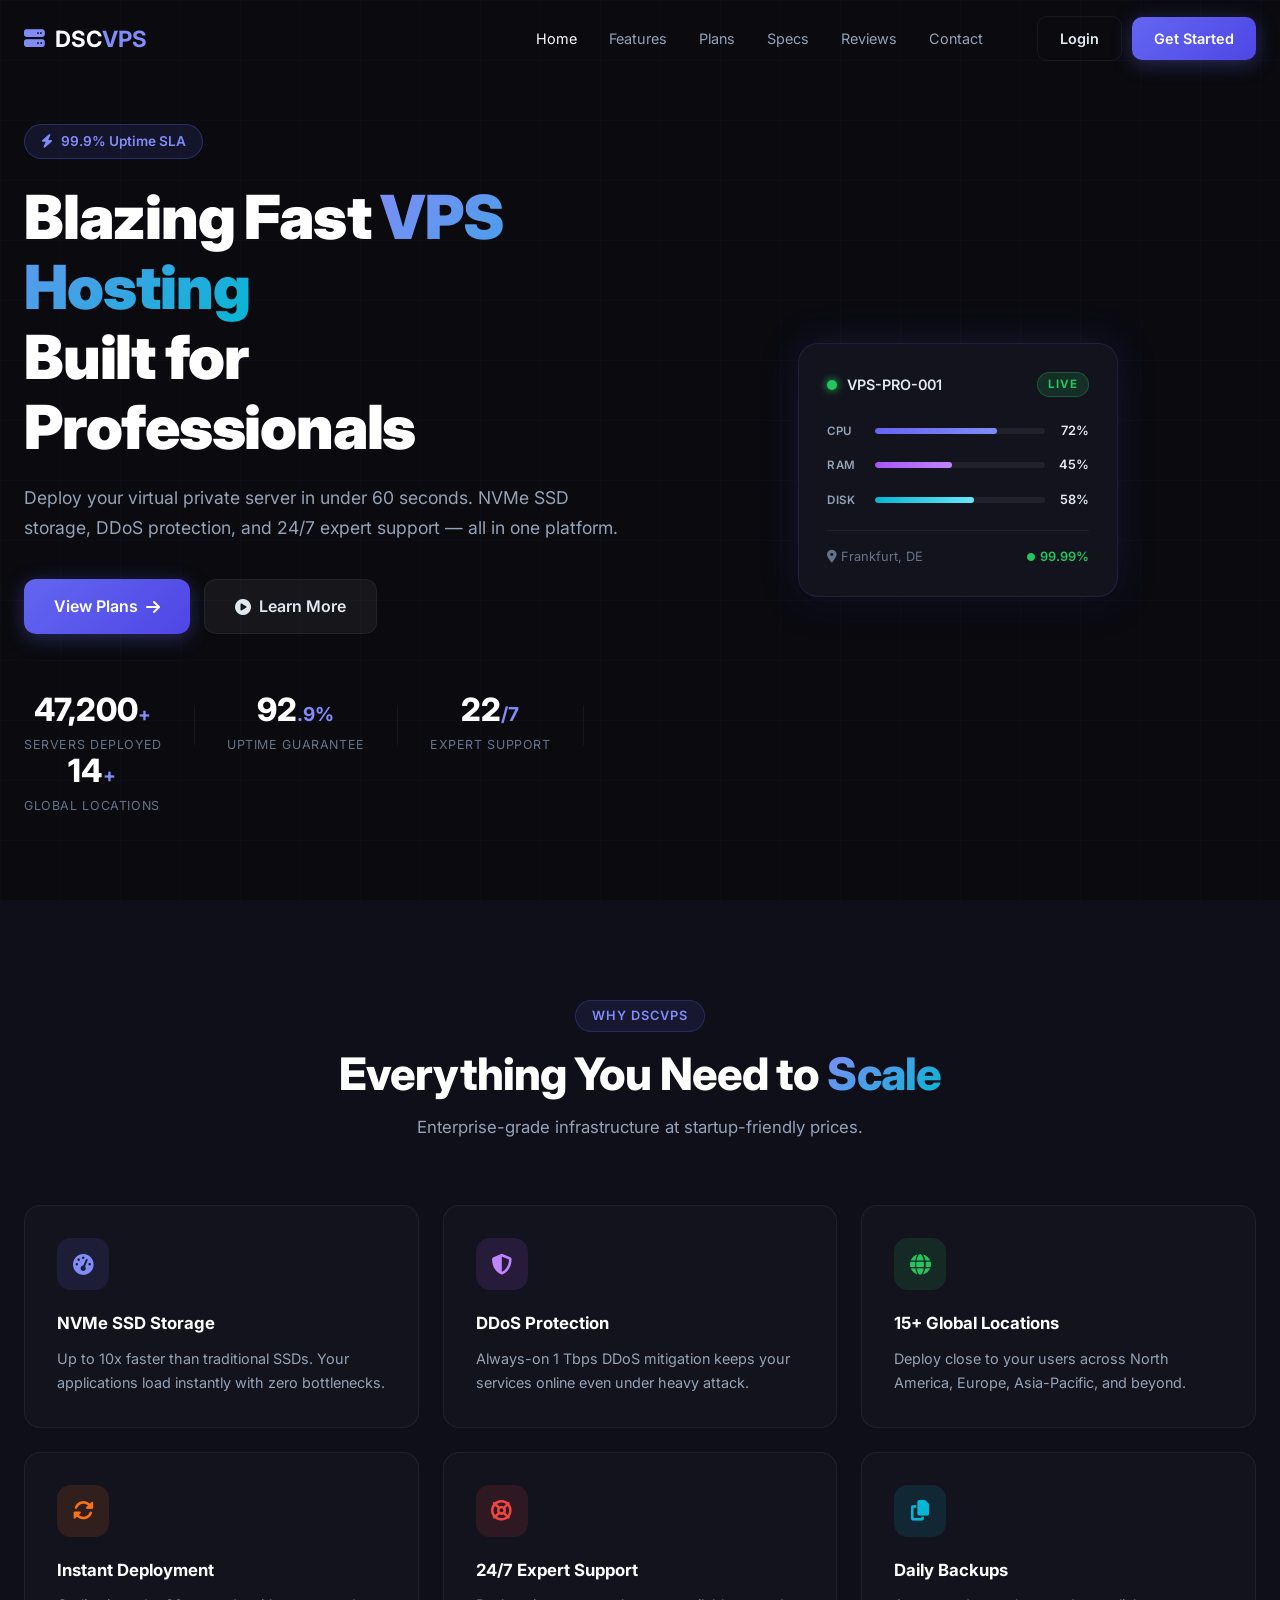
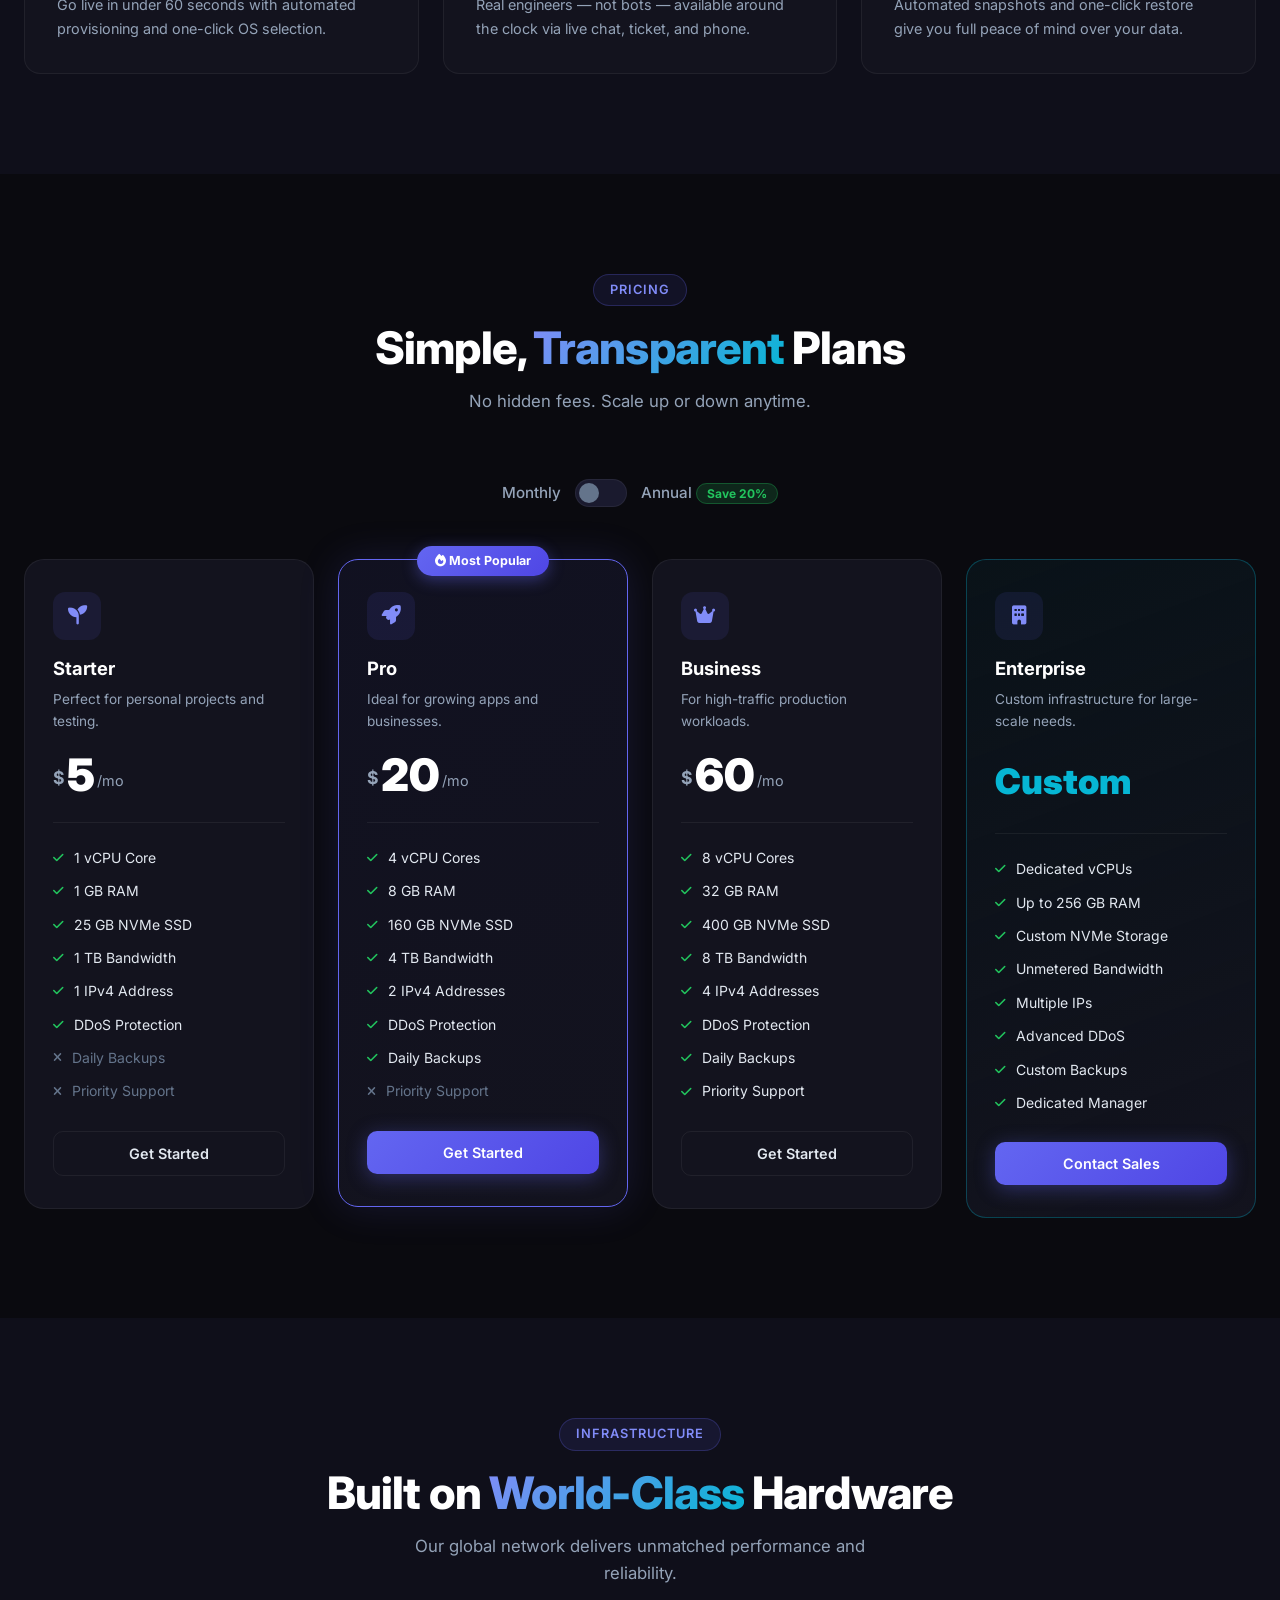
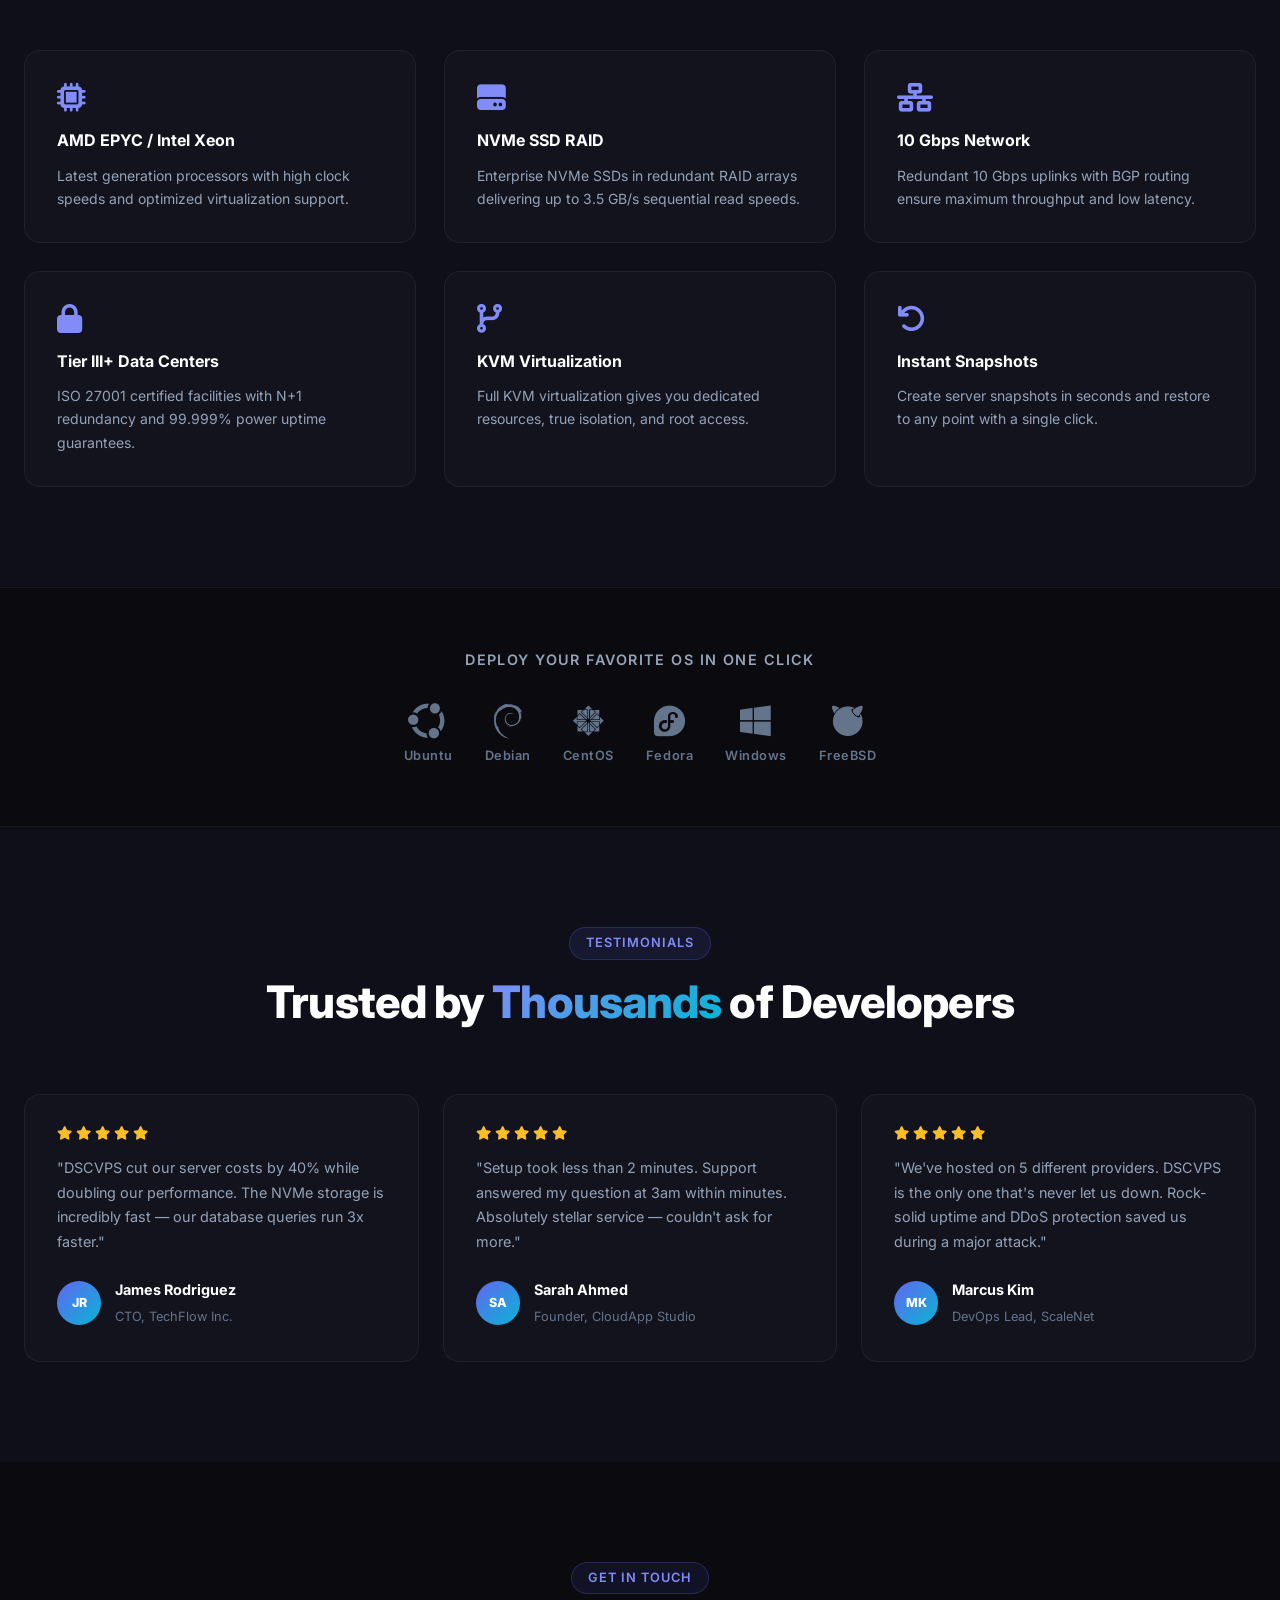
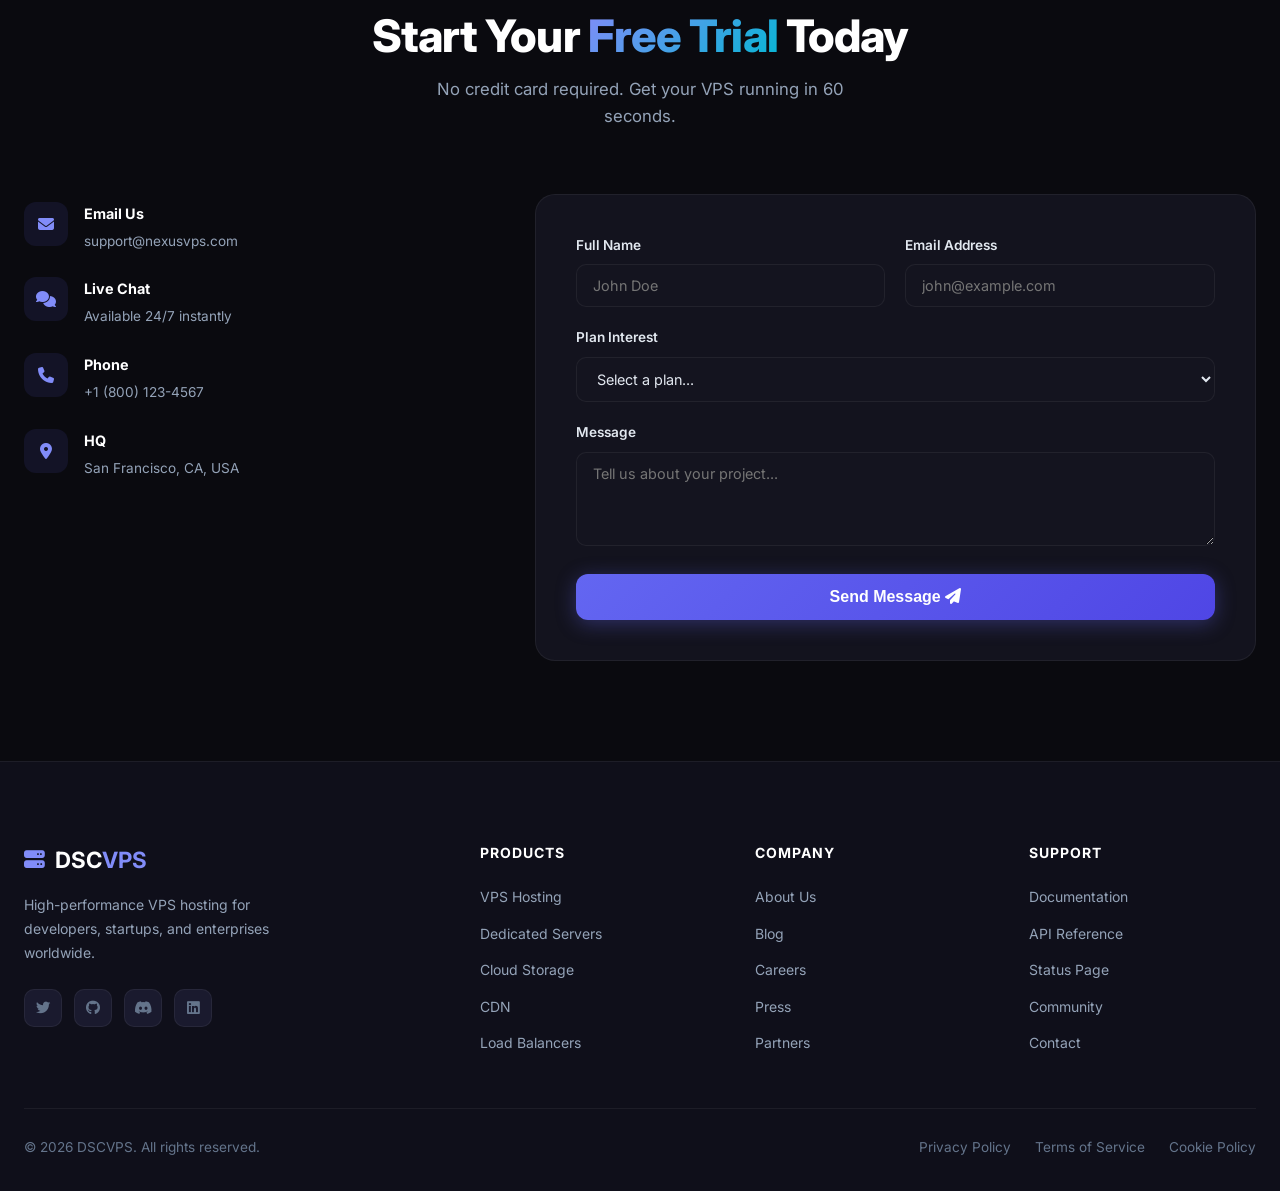
==== index.html @ 44485000 "Add files via upload" ====
<!DOCTYPE html>
<html lang="en">
<head>
  <meta charset="UTF-8" />
  <meta name="viewport" content="width=device-width, initial-scale=1.0" />
  <title>DSCVPS - High Performance VPS Hosting</title>
  <link rel="stylesheet" href="style.css" />
  <link href="https://fonts.googleapis.com/css2?family=Inter:wght@300;400;500;600;700;800;900&display=swap" rel="stylesheet" />
  <link rel="stylesheet" href="https://cdnjs.cloudflare.com/ajax/libs/font-awesome/6.5.0/css/all.min.css" />
</head>
<body>

  <!-- NAV -->
  <nav class="navbar" id="navbar">
    <div class="nav-container">
      <div class="nav-logo">
        <i class="fas fa-server"></i>
        <span>DSC<b>VPS</b></span>
      </div>
      <ul class="nav-links" id="navLinks">
        <li><a href="#home">Home</a></li>
        <li><a href="#features">Features</a></li>
        <li><a href="#plans">Plans</a></li>
        <li><a href="#specs">Specs</a></li>
        <li><a href="#testimonials">Reviews</a></li>
        <li><a href="#contact">Contact</a></li>
      </ul>
      <div class="nav-cta">
        <a href="login.html" class="btn btn-outline">Login</a>
        <a href="join.html" class="btn btn-primary">Get Started</a>
      </div>
      <button class="hamburger" id="hamburger" aria-label="Menu">
        <span></span><span></span><span></span>
      </button>
    </div>
  </nav>

  <!-- HERO -->
  <section class="hero" id="home">
    <div class="hero-bg">
      <div class="grid-overlay"></div>
      <div class="particles" id="particles"></div>
    </div>
    <div class="hero-content">
      <div class="badge"><i class="fas fa-bolt"></i> 99.9% Uptime SLA</div>
      <h1>Blazing Fast <span class="gradient-text">VPS Hosting</span><br />Built for Professionals</h1>
      <p>Deploy your virtual private server in under 60 seconds. NVMe SSD storage, DDoS protection, and 24/7 expert support — all in one platform.</p>
      <div class="hero-actions">
        <a href="#plans" class="btn btn-primary btn-lg">View Plans <i class="fas fa-arrow-right"></i></a>
        <a href="#features" class="btn btn-ghost btn-lg"><i class="fas fa-play-circle"></i> Learn More</a>
      </div>
      <div class="hero-stats">
        <div class="stat"><span class="stat-num" data-target="50000">0</span><span>+</span><p>Servers Deployed</p></div>
        <div class="stat-divider"></div>
        <div class="stat"><span class="stat-num" data-target="99">0</span><span>.9%</span><p>Uptime Guarantee</p></div>
        <div class="stat-divider"></div>
        <div class="stat"><span class="stat-num" data-target="24">0</span><span>/7</span><p>Expert Support</p></div>
        <div class="stat-divider"></div>
        <div class="stat"><span class="stat-num" data-target="15">0</span><span>+</span><p>Global Locations</p></div>
      </div>
    </div>
    <div class="hero-visual">
      <div class="server-card floating">
        <div class="server-card-header">
          <span class="status-dot active"></span>
          <span>VPS-PRO-001</span>
          <span class="server-badge">LIVE</span>
        </div>
        <div class="server-metrics">
          <div class="metric">
            <span>CPU</span>
            <div class="bar-wrap"><div class="bar" style="--w:72%"></div></div>
            <span>72%</span>
          </div>
          <div class="metric">
            <span>RAM</span>
            <div class="bar-wrap"><div class="bar ram" style="--w:45%"></div></div>
            <span>45%</span>
          </div>
          <div class="metric">
            <span>DISK</span>
            <div class="bar-wrap"><div class="bar disk" style="--w:58%"></div></div>
            <span>58%</span>
          </div>
        </div>
        <div class="server-footer">
          <span><i class="fas fa-map-marker-alt"></i> Frankfurt, DE</span>
          <span class="uptime-badge"><i class="fas fa-circle"></i> 99.99%</span>
        </div>
      </div>
    </div>
  </section>

  <!-- FEATURES -->
  <section class="features" id="features">
    <div class="container">
      <div class="section-header">
        <div class="section-tag">Why DSCVPS</div>
        <h2>Everything You Need to <span class="gradient-text">Scale</span></h2>
        <p>Enterprise-grade infrastructure at startup-friendly prices.</p>
      </div>
      <div class="features-grid">
        <div class="feature-card" data-aos>
          <div class="feature-icon"><i class="fas fa-tachometer-alt"></i></div>
          <h3>NVMe SSD Storage</h3>
          <p>Up to 10x faster than traditional SSDs. Your applications load instantly with zero bottlenecks.</p>
        </div>
        <div class="feature-card" data-aos>
          <div class="feature-icon purple"><i class="fas fa-shield-alt"></i></div>
          <h3>DDoS Protection</h3>
          <p>Always-on 1 Tbps DDoS mitigation keeps your services online even under heavy attack.</p>
        </div>
        <div class="feature-card" data-aos>
          <div class="feature-icon green"><i class="fas fa-globe"></i></div>
          <h3>15+ Global Locations</h3>
          <p>Deploy close to your users across North America, Europe, Asia-Pacific, and beyond.</p>
        </div>
        <div class="feature-card" data-aos>
          <div class="feature-icon orange"><i class="fas fa-sync-alt"></i></div>
          <h3>Instant Deployment</h3>
          <p>Go live in under 60 seconds with automated provisioning and one-click OS selection.</p>
        </div>
        <div class="feature-card" data-aos>
          <div class="feature-icon red"><i class="fas fa-life-ring"></i></div>
          <h3>24/7 Expert Support</h3>
          <p>Real engineers — not bots — available around the clock via live chat, ticket, and phone.</p>
        </div>
        <div class="feature-card" data-aos>
          <div class="feature-icon cyan"><i class="fas fa-copy"></i></div>
          <h3>Daily Backups</h3>
          <p>Automated snapshots and one-click restore give you full peace of mind over your data.</p>
        </div>
      </div>
    </div>
  </section>

  <!-- PLANS -->
  <section class="plans" id="plans">
    <div class="container">
      <div class="section-header">
        <div class="section-tag">Pricing</div>
        <h2>Simple, <span class="gradient-text">Transparent</span> Plans</h2>
        <p>No hidden fees. Scale up or down anytime.</p>
      </div>
      <div class="billing-toggle">
        <span>Monthly</span>
        <label class="toggle">
          <input type="checkbox" id="billingToggle" />
          <span class="slider"></span>
        </label>
        <span>Annual <span class="save-badge">Save 20%</span></span>
      </div>
      <div class="plans-grid">

        <div class="plan-card" data-aos>
          <div class="plan-header">
            <div class="plan-icon"><i class="fas fa-seedling"></i></div>
            <h3>Starter</h3>
            <p>Perfect for personal projects and testing.</p>
          </div>
          <div class="plan-price">
            <span class="currency">$</span>
            <span class="amount" data-monthly="5" data-annual="4">5</span>
            <span class="period">/mo</span>
          </div>
          <ul class="plan-features">
            <li><i class="fas fa-check"></i> 1 vCPU Core</li>
            <li><i class="fas fa-check"></i> 1 GB RAM</li>
            <li><i class="fas fa-check"></i> 25 GB NVMe SSD</li>
            <li><i class="fas fa-check"></i> 1 TB Bandwidth</li>
            <li><i class="fas fa-check"></i> 1 IPv4 Address</li>
            <li><i class="fas fa-check"></i> DDoS Protection</li>
            <li class="disabled"><i class="fas fa-times"></i> Daily Backups</li>
            <li class="disabled"><i class="fas fa-times"></i> Priority Support</li>
          </ul>
          <a href="#contact" class="btn btn-outline w-full">Get Started</a>
        </div>

        <div class="plan-card popular" data-aos>
          <div class="popular-badge"><i class="fas fa-fire"></i> Most Popular</div>
          <div class="plan-header">
            <div class="plan-icon"><i class="fas fa-rocket"></i></div>
            <h3>Pro</h3>
            <p>Ideal for growing apps and businesses.</p>
          </div>
          <div class="plan-price">
            <span class="currency">$</span>
            <span class="amount" data-monthly="20" data-annual="16">20</span>
            <span class="period">/mo</span>
          </div>
          <ul class="plan-features">
            <li><i class="fas fa-check"></i> 4 vCPU Cores</li>
            <li><i class="fas fa-check"></i> 8 GB RAM</li>
            <li><i class="fas fa-check"></i> 160 GB NVMe SSD</li>
            <li><i class="fas fa-check"></i> 4 TB Bandwidth</li>
            <li><i class="fas fa-check"></i> 2 IPv4 Addresses</li>
            <li><i class="fas fa-check"></i> DDoS Protection</li>
            <li><i class="fas fa-check"></i> Daily Backups</li>
            <li class="disabled"><i class="fas fa-times"></i> Priority Support</li>
          </ul>
          <a href="#contact" class="btn btn-primary w-full">Get Started</a>
        </div>

        <div class="plan-card" data-aos>
          <div class="plan-header">
            <div class="plan-icon"><i class="fas fa-crown"></i></div>
            <h3>Business</h3>
            <p>For high-traffic production workloads.</p>
          </div>
          <div class="plan-price">
            <span class="currency">$</span>
            <span class="amount" data-monthly="60" data-annual="48">60</span>
            <span class="period">/mo</span>
          </div>
          <ul class="plan-features">
            <li><i class="fas fa-check"></i> 8 vCPU Cores</li>
            <li><i class="fas fa-check"></i> 32 GB RAM</li>
            <li><i class="fas fa-check"></i> 400 GB NVMe SSD</li>
            <li><i class="fas fa-check"></i> 8 TB Bandwidth</li>
            <li><i class="fas fa-check"></i> 4 IPv4 Addresses</li>
            <li><i class="fas fa-check"></i> DDoS Protection</li>
            <li><i class="fas fa-check"></i> Daily Backups</li>
            <li><i class="fas fa-check"></i> Priority Support</li>
          </ul>
          <a href="#contact" class="btn btn-outline w-full">Get Started</a>
        </div>

        <div class="plan-card enterprise" data-aos>
          <div class="plan-header">
            <div class="plan-icon"><i class="fas fa-building"></i></div>
            <h3>Enterprise</h3>
            <p>Custom infrastructure for large-scale needs.</p>
          </div>
          <div class="plan-price enterprise-price">
            <span>Custom</span>
          </div>
          <ul class="plan-features">
            <li><i class="fas fa-check"></i> Dedicated vCPUs</li>
            <li><i class="fas fa-check"></i> Up to 256 GB RAM</li>
            <li><i class="fas fa-check"></i> Custom NVMe Storage</li>
            <li><i class="fas fa-check"></i> Unmetered Bandwidth</li>
            <li><i class="fas fa-check"></i> Multiple IPs</li>
            <li><i class="fas fa-check"></i> Advanced DDoS</li>
            <li><i class="fas fa-check"></i> Custom Backups</li>
            <li><i class="fas fa-check"></i> Dedicated Manager</li>
          </ul>
          <a href="#contact" class="btn btn-primary w-full">Contact Sales</a>
        </div>

      </div>
    </div>
  </section>

  <!-- SPECS -->
  <section class="specs" id="specs">
    <div class="container">
      <div class="section-header">
        <div class="section-tag">Infrastructure</div>
        <h2>Built on <span class="gradient-text">World-Class</span> Hardware</h2>
        <p>Our global network delivers unmatched performance and reliability.</p>
      </div>
      <div class="specs-grid">
        <div class="spec-item" data-aos>
          <i class="fas fa-microchip"></i>
          <h4>AMD EPYC / Intel Xeon</h4>
          <p>Latest generation processors with high clock speeds and optimized virtualization support.</p>
        </div>
        <div class="spec-item" data-aos>
          <i class="fas fa-hdd"></i>
          <h4>NVMe SSD RAID</h4>
          <p>Enterprise NVMe SSDs in redundant RAID arrays delivering up to 3.5 GB/s sequential read speeds.</p>
        </div>
        <div class="spec-item" data-aos>
          <i class="fas fa-network-wired"></i>
          <h4>10 Gbps Network</h4>
          <p>Redundant 10 Gbps uplinks with BGP routing ensure maximum throughput and low latency.</p>
        </div>
        <div class="spec-item" data-aos>
          <i class="fas fa-lock"></i>
          <h4>Tier III+ Data Centers</h4>
          <p>ISO 27001 certified facilities with N+1 redundancy and 99.999% power uptime guarantees.</p>
        </div>
        <div class="spec-item" data-aos>
          <i class="fas fa-code-branch"></i>
          <h4>KVM Virtualization</h4>
          <p>Full KVM virtualization gives you dedicated resources, true isolation, and root access.</p>
        </div>
        <div class="spec-item" data-aos>
          <i class="fas fa-undo"></i>
          <h4>Instant Snapshots</h4>
          <p>Create server snapshots in seconds and restore to any point with a single click.</p>
        </div>
      </div>
    </div>
  </section>

  <!-- OS LOGOS -->
  <section class="os-section">
    <div class="container">
      <p class="os-title">Deploy your favorite OS in one click</p>
      <div class="os-logos">
        <div class="os-item"><i class="fab fa-ubuntu"></i><span>Ubuntu</span></div>
        <div class="os-item"><i class="fab fa-debian"></i><span>Debian</span></div>
        <div class="os-item"><i class="fab fa-centos"></i><span>CentOS</span></div>
        <div class="os-item"><i class="fab fa-fedora"></i><span>Fedora</span></div>
        <div class="os-item"><i class="fab fa-windows"></i><span>Windows</span></div>
        <div class="os-item"><i class="fab fa-freebsd"></i><span>FreeBSD</span></div>
      </div>
    </div>
  </section>

  <!-- TESTIMONIALS -->
  <section class="testimonials" id="testimonials">
    <div class="container">
      <div class="section-header">
        <div class="section-tag">Testimonials</div>
        <h2>Trusted by <span class="gradient-text">Thousands</span> of Developers</h2>
      </div>
      <div class="testimonials-grid">
        <div class="testimonial-card" data-aos>
          <div class="stars"><i class="fas fa-star"></i><i class="fas fa-star"></i><i class="fas fa-star"></i><i class="fas fa-star"></i><i class="fas fa-star"></i></div>
          <p>"DSCVPS cut our server costs by 40% while doubling our performance. The NVMe storage is incredibly fast — our database queries run 3x faster."</p>
          <div class="testimonial-author">
            <div class="avatar">JR</div>
            <div>
              <strong>James Rodriguez</strong>
              <span>CTO, TechFlow Inc.</span>
            </div>
          </div>
        </div>
        <div class="testimonial-card" data-aos>
          <div class="stars"><i class="fas fa-star"></i><i class="fas fa-star"></i><i class="fas fa-star"></i><i class="fas fa-star"></i><i class="fas fa-star"></i></div>
          <p>"Setup took less than 2 minutes. Support answered my question at 3am within minutes. Absolutely stellar service — couldn't ask for more."</p>
          <div class="testimonial-author">
            <div class="avatar">SA</div>
            <div>
              <strong>Sarah Ahmed</strong>
              <span>Founder, CloudApp Studio</span>
            </div>
          </div>
        </div>
        <div class="testimonial-card" data-aos>
          <div class="stars"><i class="fas fa-star"></i><i class="fas fa-star"></i><i class="fas fa-star"></i><i class="fas fa-star"></i><i class="fas fa-star"></i></div>
          <p>"We've hosted on 5 different providers. DSCVPS is the only one that's never let us down. Rock-solid uptime and DDoS protection saved us during a major attack."</p>
          <div class="testimonial-author">
            <div class="avatar">MK</div>
            <div>
              <strong>Marcus Kim</strong>
              <span>DevOps Lead, ScaleNet</span>
            </div>
          </div>
        </div>
      </div>
    </div>
  </section>

  <!-- CONTACT -->
  <section class="contact" id="contact">
    <div class="container">
      <div class="section-header">
        <div class="section-tag">Get In Touch</div>
        <h2>Start Your <span class="gradient-text">Free Trial</span> Today</h2>
        <p>No credit card required. Get your VPS running in 60 seconds.</p>
      </div>
      <div class="contact-wrapper">
        <div class="contact-info">
          <div class="contact-item">
            <i class="fas fa-envelope"></i>
            <div>
              <strong>Email Us</strong>
              <span>support@nexusvps.com</span>
            </div>
          </div>
          <div class="contact-item">
            <i class="fas fa-comments"></i>
            <div>
              <strong>Live Chat</strong>
              <span>Available 24/7 instantly</span>
            </div>
          </div>
          <div class="contact-item">
            <i class="fas fa-phone"></i>
            <div>
              <strong>Phone</strong>
              <span>+1 (800) 123-4567</span>
            </div>
          </div>
          <div class="contact-item">
            <i class="fas fa-map-marker-alt"></i>
            <div>
              <strong>HQ</strong>
              <span>San Francisco, CA, USA</span>
            </div>
          </div>
        </div>
        <form class="contact-form" id="contactForm">
          <div class="form-row">
            <div class="form-group">
              <label>Full Name</label>
              <input type="text" placeholder="John Doe" required />
            </div>
            <div class="form-group">
              <label>Email Address</label>
              <input type="email" placeholder="john@example.com" required />
            </div>
          </div>
          <div class="form-group">
            <label>Plan Interest</label>
            <select>
              <option value="">Select a plan...</option>
              <option>Starter - $5/mo</option>
              <option>Pro - $20/mo</option>
              <option>Business - $60/mo</option>
              <option>Enterprise - Custom</option>
            </select>
          </div>
          <div class="form-group">
            <label>Message</label>
            <textarea rows="4" placeholder="Tell us about your project..."></textarea>
          </div>
          <button type="submit" class="btn btn-primary btn-lg w-full">
            <span id="btnText">Send Message <i class="fas fa-paper-plane"></i></span>
            <span id="btnLoader" style="display:none"><i class="fas fa-spinner fa-spin"></i> Sending...</span>
          </button>
          <div id="formSuccess" class="form-success" style="display:none">
            <i class="fas fa-check-circle"></i> Message sent! We'll reply within 24 hours.
          </div>
        </form>
      </div>
    </div>
  </section>

  <!-- FOOTER -->
  <footer class="footer">
    <div class="container">
      <div class="footer-grid">
        <div class="footer-brand">
          <div class="nav-logo">
            <i class="fas fa-server"></i>
            <span>DSC<b>VPS</b></span>
          </div>
          <p>High-performance VPS hosting for developers, startups, and enterprises worldwide.</p>
          <div class="social-links">
            <a href="#"><i class="fab fa-twitter"></i></a>
            <a href="#"><i class="fab fa-github"></i></a>
            <a href="#"><i class="fab fa-discord"></i></a>
            <a href="#"><i class="fab fa-linkedin"></i></a>
          </div>
        </div>
        <div class="footer-col">
          <h4>Products</h4>
          <ul>
            <li><a href="#">VPS Hosting</a></li>
            <li><a href="#">Dedicated Servers</a></li>
            <li><a href="#">Cloud Storage</a></li>
            <li><a href="#">CDN</a></li>
            <li><a href="#">Load Balancers</a></li>
          </ul>
        </div>
        <div class="footer-col">
          <h4>Company</h4>
          <ul>
            <li><a href="#">About Us</a></li>
            <li><a href="#">Blog</a></li>
            <li><a href="#">Careers</a></li>
            <li><a href="#">Press</a></li>
            <li><a href="#">Partners</a></li>
          </ul>
        </div>
        <div class="footer-col">
          <h4>Support</h4>
          <ul>
            <li><a href="#">Documentation</a></li>
            <li><a href="#">API Reference</a></li>
            <li><a href="#">Status Page</a></li>
            <li><a href="#">Community</a></li>
            <li><a href="#">Contact</a></li>
          </ul>
        </div>
      </div>
      <div class="footer-bottom">
        <p>&copy; 2026 DSCVPS. All rights reserved.</p>
        <div class="footer-links">
          <a href="#">Privacy Policy</a>
          <a href="#">Terms of Service</a>
          <a href="#">Cookie Policy</a>
        </div>
      </div>
    </div>
  </footer>

  <script src="script.js"></script>
</body>
</html>
---- style.css ----
/* ===== RESET & BASE ===== */
*, *::before, *::after { box-sizing: border-box; margin: 0; padding: 0; }

:root {
  --primary: #6366f1;
  --primary-dark: #4f46e5;
  --primary-light: #818cf8;
  --accent: #06b6d4;
  --purple: #a855f7;
  --green: #22c55e;
  --orange: #f97316;
  --red: #ef4444;
  --cyan: #06b6d4;
  --bg: #0a0a0f;
  --bg2: #0f0f1a;
  --bg3: #14141f;
  --card: #13131e;
  --card2: #1a1a2e;
  --border: rgba(99,102,241,0.15);
  --border2: rgba(255,255,255,0.06);
  --text: #e2e8f0;
  --text-muted: #94a3b8;
  --text-dim: #64748b;
  --radius: 16px;
  --radius-sm: 10px;
  --shadow: 0 8px 32px rgba(0,0,0,0.4);
  --shadow-glow: 0 0 40px rgba(99,102,241,0.2);
}

html { scroll-behavior: smooth; }

body {
  font-family: 'Inter', sans-serif;
  background: var(--bg);
  color: var(--text);
  line-height: 1.6;
  overflow-x: hidden;
}

a { text-decoration: none; color: inherit; }
ul { list-style: none; }
img { max-width: 100%; }

/* ===== SCROLLBAR ===== */
::-webkit-scrollbar { width: 6px; }
::-webkit-scrollbar-track { background: var(--bg); }
::-webkit-scrollbar-thumb { background: var(--primary); border-radius: 3px; }

/* ===== BUTTONS ===== */
.btn {
  display: inline-flex;
  align-items: center;
  gap: 8px;
  padding: 10px 22px;
  border-radius: 10px;
  font-weight: 600;
  font-size: 0.9rem;
  cursor: pointer;
  border: none;
  transition: all 0.25s ease;
  white-space: nowrap;
}

.btn-primary {
  background: linear-gradient(135deg, var(--primary), var(--primary-dark));
  color: #fff;
  box-shadow: 0 4px 20px rgba(99,102,241,0.35);
}
.btn-primary:hover {
  transform: translateY(-2px);
  box-shadow: 0 8px 30px rgba(99,102,241,0.5);
}

.btn-outline {
  background: transparent;
  color: var(--text);
  border: 1px solid var(--border2);
}
.btn-outline:hover {
  border-color: var(--primary);
  color: var(--primary-light);
  background: rgba(99,102,241,0.08);
}

.btn-ghost {
  background: rgba(255,255,255,0.05);
  color: var(--text);
  border: 1px solid var(--border2);
}
.btn-ghost:hover {
  background: rgba(255,255,255,0.1);
}

.btn-lg { padding: 14px 30px; font-size: 1rem; border-radius: 12px; }
.w-full { width: 100%; justify-content: center; }

/* ===== NAVBAR ===== */
.navbar {
  position: fixed;
  top: 0; left: 0; right: 0;
  z-index: 1000;
  padding: 16px 0;
  transition: all 0.3s ease;
}

.navbar.scrolled {
  background: rgba(10,10,15,0.85);
  backdrop-filter: blur(20px);
  -webkit-backdrop-filter: blur(20px);
  border-bottom: 1px solid var(--border2);
  padding: 12px 0;
  box-shadow: 0 4px 30px rgba(0,0,0,0.3);
}

.nav-container {
  max-width: 1280px;
  margin: 0 auto;
  padding: 0 24px;
  display: flex;
  align-items: center;
  gap: 40px;
}

.nav-logo {
  display: flex;
  align-items: center;
  gap: 10px;
  font-size: 1.4rem;
  font-weight: 700;
  color: #fff;
}
.nav-logo i {
  color: var(--primary-light);
  font-size: 1.3rem;
}
.nav-logo b { color: var(--primary-light); }

.nav-links {
  display: flex;
  align-items: center;
  gap: 4px;
  margin-left: auto;
}
.nav-links a {
  padding: 7px 14px;
  border-radius: 8px;
  font-size: 0.9rem;
  color: var(--text-muted);
  transition: all 0.2s;
}
.nav-links a:hover {
  color: #fff;
  background: rgba(255,255,255,0.06);
}

.nav-cta {
  display: flex;
  align-items: center;
  gap: 10px;
}

.hamburger {
  display: none;
  flex-direction: column;
  gap: 5px;
  background: none;
  border: none;
  cursor: pointer;
  padding: 4px;
  margin-left: auto;
}
.hamburger span {
  display: block;
  width: 24px;
  height: 2px;
  background: var(--text);
  border-radius: 2px;
  transition: all 0.3s;
}

/* ===== HERO ===== */
.hero {
  min-height: 100vh;
  display: flex;
  align-items: center;
  position: relative;
  overflow: hidden;
  padding: 120px 24px 80px;
  max-width: 1280px;
  margin: 0 auto;
}

.hero-bg {
  position: fixed;
  inset: 0;
  z-index: -1;
  pointer-events: none;
}

.grid-overlay {
  position: absolute;
  inset: 0;
  background-image:
    linear-gradient(rgba(99,102,241,0.04) 1px, transparent 1px),
    linear-gradient(90deg, rgba(99,102,241,0.04) 1px, transparent 1px);
  background-size: 60px 60px;
}

.particles {
  position: absolute;
  inset: 0;
}

.particle {
  position: absolute;
  border-radius: 50%;
  background: var(--primary);
  animation: float linear infinite;
  opacity: 0;
}

@keyframes float {
  0% { transform: translateY(100vh) scale(0); opacity: 0; }
  10% { opacity: 0.6; }
  90% { opacity: 0.3; }
  100% { transform: translateY(-20px) scale(1); opacity: 0; }
}

.hero-content {
  flex: 1;
  max-width: 640px;
  z-index: 1;
}

.badge {
  display: inline-flex;
  align-items: center;
  gap: 8px;
  background: rgba(99,102,241,0.12);
  border: 1px solid rgba(99,102,241,0.3);
  color: var(--primary-light);
  padding: 6px 16px;
  border-radius: 50px;
  font-size: 0.85rem;
  font-weight: 600;
  margin-bottom: 24px;
}

.hero h1 {
  font-size: clamp(2.2rem, 5vw, 3.8rem);
  font-weight: 900;
  line-height: 1.15;
  letter-spacing: -0.02em;
  margin-bottom: 20px;
  color: #fff;
}

.gradient-text {
  background: linear-gradient(135deg, var(--primary-light), var(--accent));
  -webkit-background-clip: text;
  -webkit-text-fill-color: transparent;
  background-clip: text;
}

.hero p {
  font-size: 1.1rem;
  color: var(--text-muted);
  margin-bottom: 36px;
  line-height: 1.7;
}

.hero-actions {
  display: flex;
  gap: 14px;
  margin-bottom: 60px;
  flex-wrap: wrap;
}

.hero-stats {
  display: flex;
  align-items: center;
  gap: 0;
  flex-wrap: wrap;
}

.stat {
  text-align: center;
  padding: 0 32px 0 0;
}
.stat:first-child { padding-left: 0; }

.stat-num {
  font-size: 2rem;
  font-weight: 800;
  color: #fff;
  line-height: 1;
}
.stat > span:nth-child(2) {
  font-size: 1.2rem;
  font-weight: 700;
  color: var(--primary-light);
}
.stat p {
  font-size: 0.78rem;
  color: var(--text-dim);
  margin: 4px 0 0;
  text-transform: uppercase;
  letter-spacing: 0.05em;
}

.stat-divider {
  width: 1px;
  height: 40px;
  background: var(--border2);
  margin-right: 32px;
}

/* SERVER CARD */
.hero-visual {
  flex: 1;
  display: flex;
  justify-content: center;
  align-items: center;
  z-index: 1;
  padding-left: 40px;
}

.server-card {
  background: var(--card);
  border: 1px solid var(--border);
  border-radius: 20px;
  padding: 28px;
  width: 320px;
  box-shadow: var(--shadow), var(--shadow-glow);
}

.floating {
  animation: floating 4s ease-in-out infinite;
}
@keyframes floating {
  0%, 100% { transform: translateY(0); }
  50% { transform: translateY(-16px); }
}

.server-card-header {
  display: flex;
  align-items: center;
  gap: 10px;
  margin-bottom: 24px;
  font-size: 0.9rem;
  font-weight: 600;
  color: var(--text);
}

.status-dot {
  width: 10px;
  height: 10px;
  border-radius: 50%;
  background: var(--green);
  box-shadow: 0 0 8px var(--green);
  animation: pulse-dot 2s infinite;
}
@keyframes pulse-dot {
  0%, 100% { opacity: 1; box-shadow: 0 0 8px var(--green); }
  50% { opacity: 0.6; box-shadow: 0 0 16px var(--green); }
}

.server-badge {
  margin-left: auto;
  background: rgba(34,197,94,0.15);
  color: var(--green);
  border: 1px solid rgba(34,197,94,0.3);
  padding: 2px 10px;
  border-radius: 50px;
  font-size: 0.72rem;
  font-weight: 700;
  letter-spacing: 0.08em;
}

.server-metrics { display: flex; flex-direction: column; gap: 14px; margin-bottom: 20px; }

.metric {
  display: flex;
  align-items: center;
  gap: 10px;
  font-size: 0.8rem;
  color: var(--text-muted);
}
.metric > span:first-child { width: 38px; font-weight: 600; font-size: 0.72rem; letter-spacing: 0.05em; }
.metric > span:last-child { width: 34px; text-align: right; font-weight: 600; color: var(--text); }

.bar-wrap {
  flex: 1;
  height: 6px;
  background: rgba(255,255,255,0.06);
  border-radius: 3px;
  overflow: hidden;
}
.bar {
  height: 100%;
  width: var(--w);
  background: linear-gradient(90deg, var(--primary), var(--primary-light));
  border-radius: 3px;
  transition: width 1.5s ease;
}
.bar.ram { background: linear-gradient(90deg, var(--purple), #c084fc); }
.bar.disk { background: linear-gradient(90deg, var(--accent), #67e8f9); }

.server-footer {
  display: flex;
  justify-content: space-between;
  align-items: center;
  font-size: 0.8rem;
  color: var(--text-dim);
  padding-top: 16px;
  border-top: 1px solid var(--border2);
}

.uptime-badge {
  display: flex;
  align-items: center;
  gap: 5px;
  color: var(--green);
  font-weight: 600;
  font-size: 0.8rem;
}
.uptime-badge i { font-size: 0.5rem; }

/* ===== CONTAINER ===== */
.container {
  max-width: 1280px;
  margin: 0 auto;
  padding: 0 24px;
}

/* ===== SECTION HEADER ===== */
.section-header {
  text-align: center;
  margin-bottom: 64px;
}
.section-tag {
  display: inline-block;
  background: rgba(99,102,241,0.1);
  border: 1px solid rgba(99,102,241,0.25);
  color: var(--primary-light);
  padding: 5px 16px;
  border-radius: 50px;
  font-size: 0.8rem;
  font-weight: 600;
  letter-spacing: 0.08em;
  text-transform: uppercase;
  margin-bottom: 16px;
}
.section-header h2 {
  font-size: clamp(1.8rem, 3.5vw, 2.8rem);
  font-weight: 800;
  color: #fff;
  letter-spacing: -0.02em;
  margin-bottom: 12px;
  line-height: 1.2;
}
.section-header p {
  color: var(--text-muted);
  font-size: 1.05rem;
  max-width: 480px;
  margin: 0 auto;
}

/* ===== FEATURES ===== */
.features {
  padding: 100px 0;
  background: var(--bg2);
}

.features-grid {
  display: grid;
  grid-template-columns: repeat(3, 1fr);
  gap: 24px;
}

.feature-card {
  background: var(--card);
  border: 1px solid var(--border2);
  border-radius: var(--radius);
  padding: 32px;
  transition: all 0.3s ease;
  opacity: 0;
  transform: translateY(30px);
}
.feature-card.visible {
  opacity: 1;
  transform: translateY(0);
}
.feature-card:hover {
  border-color: var(--border);
  transform: translateY(-4px);
  box-shadow: var(--shadow-glow);
}

.feature-icon {
  width: 52px;
  height: 52px;
  border-radius: 14px;
  background: rgba(99,102,241,0.12);
  color: var(--primary-light);
  display: flex;
  align-items: center;
  justify-content: center;
  font-size: 1.3rem;
  margin-bottom: 20px;
}
.feature-icon.purple { background: rgba(168,85,247,0.12); color: #c084fc; }
.feature-icon.green { background: rgba(34,197,94,0.12); color: var(--green); }
.feature-icon.orange { background: rgba(249,115,22,0.12); color: var(--orange); }
.feature-icon.red { background: rgba(239,68,68,0.12); color: var(--red); }
.feature-icon.cyan { background: rgba(6,182,212,0.12); color: var(--cyan); }

.feature-card h3 { font-size: 1.05rem; font-weight: 700; color: #fff; margin-bottom: 10px; }
.feature-card p { font-size: 0.9rem; color: var(--text-muted); line-height: 1.65; }

/* ===== PLANS ===== */
.plans {
  padding: 100px 0;
  background: var(--bg);
}

.billing-toggle {
  display: flex;
  align-items: center;
  justify-content: center;
  gap: 14px;
  margin-bottom: 52px;
  font-size: 0.95rem;
  color: var(--text-muted);
  font-weight: 500;
}

.toggle {
  position: relative;
  width: 52px;
  height: 28px;
  cursor: pointer;
}
.toggle input { opacity: 0; width: 0; height: 0; }
.toggle .slider {
  position: absolute;
  inset: 0;
  background: var(--card2);
  border-radius: 14px;
  border: 1px solid var(--border2);
  transition: 0.3s;
}
.toggle .slider::before {
  content: '';
  position: absolute;
  width: 20px;
  height: 20px;
  left: 3px;
  top: 3px;
  background: var(--text-dim);
  border-radius: 50%;
  transition: 0.3s;
}
.toggle input:checked + .slider { background: var(--primary); border-color: var(--primary); }
.toggle input:checked + .slider::before {
  transform: translateX(24px);
  background: #fff;
}

.save-badge {
  background: rgba(34,197,94,0.15);
  color: var(--green);
  border: 1px solid rgba(34,197,94,0.3);
  padding: 2px 10px;
  border-radius: 50px;
  font-size: 0.75rem;
  font-weight: 700;
}

.plans-grid {
  display: grid;
  grid-template-columns: repeat(4, 1fr);
  gap: 24px;
  align-items: start;
}

.plan-card {
  background: var(--card);
  border: 1px solid var(--border2);
  border-radius: 20px;
  padding: 32px 28px;
  position: relative;
  transition: all 0.3s ease;
  opacity: 0;
  transform: translateY(30px);
}
.plan-card.visible {
  opacity: 1;
  transform: translateY(0);
}
.plan-card:hover {
  border-color: var(--border);
  transform: translateY(-6px);
  box-shadow: var(--shadow);
}

.plan-card.popular {
  border-color: var(--primary);
  background: linear-gradient(160deg, rgba(99,102,241,0.08), var(--card));
  box-shadow: 0 0 40px rgba(99,102,241,0.15);
  transform: scale(1.03);
}
.plan-card.popular:hover { transform: scale(1.03) translateY(-6px); }

.plan-card.enterprise {
  border-color: rgba(6,182,212,0.3);
  background: linear-gradient(160deg, rgba(6,182,212,0.05), var(--card));
}

.popular-badge {
  position: absolute;
  top: -14px;
  left: 50%;
  transform: translateX(-50%);
  background: linear-gradient(135deg, var(--primary), var(--primary-dark));
  color: #fff;
  padding: 5px 18px;
  border-radius: 50px;
  font-size: 0.78rem;
  font-weight: 700;
  white-space: nowrap;
  box-shadow: 0 4px 15px rgba(99,102,241,0.4);
}

.plan-icon {
  width: 48px;
  height: 48px;
  border-radius: 12px;
  background: rgba(99,102,241,0.1);
  color: var(--primary-light);
  display: flex;
  align-items: center;
  justify-content: center;
  font-size: 1.2rem;
  margin-bottom: 14px;
}

.plan-header h3 {
  font-size: 1.15rem;
  font-weight: 700;
  color: #fff;
  margin-bottom: 6px;
}
.plan-header p { font-size: 0.85rem; color: var(--text-muted); margin-bottom: 20px; }

.plan-price {
  display: flex;
  align-items: flex-end;
  gap: 2px;
  margin-bottom: 24px;
  padding-bottom: 24px;
  border-bottom: 1px solid var(--border2);
}
.currency { font-size: 1.1rem; font-weight: 700; color: var(--text-muted); margin-bottom: 6px; }
.amount { font-size: 2.8rem; font-weight: 900; color: #fff; line-height: 1; }
.period { font-size: 0.9rem; color: var(--text-muted); margin-bottom: 6px; }

.enterprise-price span {
  font-size: 2.2rem;
  font-weight: 900;
  color: var(--accent);
}

.plan-features {
  display: flex;
  flex-direction: column;
  gap: 11px;
  margin-bottom: 28px;
}
.plan-features li {
  display: flex;
  align-items: center;
  gap: 10px;
  font-size: 0.875rem;
  color: var(--text);
}
.plan-features li i.fa-check { color: var(--green); font-size: 0.75rem; }
.plan-features li i.fa-times { color: var(--text-dim); font-size: 0.75rem; }
.plan-features li.disabled { color: var(--text-dim); }

/* ===== SPECS ===== */
.specs {
  padding: 100px 0;
  background: var(--bg2);
}

.specs-grid {
  display: grid;
  grid-template-columns: repeat(3, 1fr);
  gap: 28px;
}

.spec-item {
  padding: 32px;
  background: var(--card);
  border: 1px solid var(--border2);
  border-radius: var(--radius);
  transition: all 0.3s;
  opacity: 0;
  transform: translateY(30px);
}
.spec-item.visible {
  opacity: 1;
  transform: translateY(0);
}
.spec-item:hover {
  border-color: var(--border);
  transform: translateY(-4px);
}

.spec-item i {
  font-size: 1.8rem;
  color: var(--primary-light);
  margin-bottom: 16px;
  display: block;
}
.spec-item h4 { font-size: 1rem; font-weight: 700; color: #fff; margin-bottom: 10px; }
.spec-item p { font-size: 0.875rem; color: var(--text-muted); line-height: 1.65; }

/* ===== OS SECTION ===== */
.os-section {
  padding: 60px 0;
  background: var(--bg);
  border-top: 1px solid var(--border2);
  border-bottom: 1px solid var(--border2);
}

.os-title {
  text-align: center;
  color: var(--text-muted);
  font-size: 0.9rem;
  text-transform: uppercase;
  letter-spacing: 0.1em;
  font-weight: 600;
  margin-bottom: 32px;
}

.os-logos {
  display: flex;
  justify-content: center;
  flex-wrap: wrap;
  gap: 32px;
}

.os-item {
  display: flex;
  flex-direction: column;
  align-items: center;
  gap: 8px;
  color: var(--text-dim);
  transition: all 0.25s;
  cursor: default;
}
.os-item:hover { color: var(--primary-light); transform: translateY(-4px); }
.os-item i { font-size: 2.2rem; }
.os-item span { font-size: 0.8rem; font-weight: 600; letter-spacing: 0.04em; }

/* ===== TESTIMONIALS ===== */
.testimonials {
  padding: 100px 0;
  background: var(--bg2);
}

.testimonials-grid {
  display: grid;
  grid-template-columns: repeat(3, 1fr);
  gap: 24px;
}

.testimonial-card {
  background: var(--card);
  border: 1px solid var(--border2);
  border-radius: var(--radius);
  padding: 32px;
  transition: all 0.3s;
  opacity: 0;
  transform: translateY(30px);
}
.testimonial-card.visible {
  opacity: 1;
  transform: translateY(0);
}
.testimonial-card:hover {
  border-color: var(--border);
  transform: translateY(-4px);
}

.stars { display: flex; gap: 4px; color: #fbbf24; margin-bottom: 16px; font-size: 0.85rem; }

.testimonial-card p {
  color: var(--text-muted);
  font-size: 0.9rem;
  line-height: 1.7;
  margin-bottom: 24px;
}

.testimonial-author {
  display: flex;
  align-items: center;
  gap: 14px;
}
.avatar {
  width: 44px;
  height: 44px;
  border-radius: 50%;
  background: linear-gradient(135deg, var(--primary), var(--accent));
  display: flex;
  align-items: center;
  justify-content: center;
  font-size: 0.78rem;
  font-weight: 800;
  color: #fff;
  flex-shrink: 0;
}
.testimonial-author strong { display: block; font-size: 0.9rem; color: #fff; margin-bottom: 2px; }
.testimonial-author span { font-size: 0.8rem; color: var(--text-dim); }

/* ===== CONTACT ===== */
.contact {
  padding: 100px 0;
  background: var(--bg);
}

.contact-wrapper {
  display: grid;
  grid-template-columns: 1fr 1.6fr;
  gap: 60px;
  align-items: start;
}

.contact-info { display: flex; flex-direction: column; gap: 24px; padding-top: 8px; }

.contact-item {
  display: flex;
  align-items: flex-start;
  gap: 16px;
}
.contact-item i {
  width: 44px;
  height: 44px;
  background: rgba(99,102,241,0.1);
  color: var(--primary-light);
  border-radius: 12px;
  display: flex;
  align-items: center;
  justify-content: center;
  font-size: 1rem;
  flex-shrink: 0;
}
.contact-item strong { display: block; font-size: 0.9rem; color: #fff; margin-bottom: 3px; }
.contact-item span { font-size: 0.85rem; color: var(--text-muted); }

.contact-form {
  background: var(--card);
  border: 1px solid var(--border2);
  border-radius: 20px;
  padding: 40px;
}

.form-row { display: grid; grid-template-columns: 1fr 1fr; gap: 20px; }
.form-group { margin-bottom: 20px; }
.form-group label {
  display: block;
  font-size: 0.85rem;
  font-weight: 600;
  color: var(--text);
  margin-bottom: 8px;
}
.form-group input,
.form-group select,
.form-group textarea {
  width: 100%;
  background: var(--bg3);
  border: 1px solid var(--border2);
  color: var(--text);
  padding: 12px 16px;
  border-radius: 10px;
  font-size: 0.9rem;
  font-family: inherit;
  outline: none;
  transition: border-color 0.2s;
}
.form-group input:focus,
.form-group select:focus,
.form-group textarea:focus {
  border-color: var(--primary);
  box-shadow: 0 0 0 3px rgba(99,102,241,0.1);
}
.form-group select option { background: var(--bg3); }
.form-group textarea { resize: vertical; }

.form-success {
  margin-top: 16px;
  padding: 14px;
  background: rgba(34,197,94,0.1);
  border: 1px solid rgba(34,197,94,0.3);
  color: var(--green);
  border-radius: 10px;
  font-size: 0.9rem;
  text-align: center;
  font-weight: 500;
}

/* ===== FOOTER ===== */
.footer {
  background: var(--bg2);
  border-top: 1px solid var(--border2);
  padding: 80px 0 32px;
}

.footer-grid {
  display: grid;
  grid-template-columns: 1.8fr 1fr 1fr 1fr;
  gap: 48px;
  margin-bottom: 52px;
}

.footer-brand p {
  color: var(--text-muted);
  font-size: 0.875rem;
  line-height: 1.7;
  margin: 16px 0 24px;
  max-width: 280px;
}

.social-links {
  display: flex;
  gap: 12px;
}
.social-links a {
  width: 38px;
  height: 38px;
  background: var(--card2);
  border: 1px solid var(--border2);
  border-radius: 10px;
  display: flex;
  align-items: center;
  justify-content: center;
  color: var(--text-dim);
  font-size: 0.9rem;
  transition: all 0.2s;
}
.social-links a:hover {
  background: rgba(99,102,241,0.12);
  color: var(--primary-light);
  border-color: var(--border);
}

.footer-col h4 {
  font-size: 0.875rem;
  font-weight: 700;
  color: #fff;
  margin-bottom: 20px;
  text-transform: uppercase;
  letter-spacing: 0.07em;
}
.footer-col ul { display: flex; flex-direction: column; gap: 11px; }
.footer-col a {
  font-size: 0.875rem;
  color: var(--text-muted);
  transition: color 0.2s;
}
.footer-col a:hover { color: var(--primary-light); }

.footer-bottom {
  border-top: 1px solid var(--border2);
  padding-top: 28px;
  display: flex;
  align-items: center;
  justify-content: space-between;
  flex-wrap: wrap;
  gap: 12px;
}
.footer-bottom p { color: var(--text-dim); font-size: 0.85rem; }
.footer-links { display: flex; gap: 24px; }
.footer-links a { color: var(--text-dim); font-size: 0.85rem; transition: color 0.2s; }
.footer-links a:hover { color: var(--text-muted); }

/* ===== AOS ANIMATION ===== */
[data-aos] {
  opacity: 0;
  transform: translateY(30px);
  transition: opacity 0.6s ease, transform 0.6s ease;
}
[data-aos].visible {
  opacity: 1;
  transform: translateY(0);
}

/* ===== RESPONSIVE ===== */
@media (max-width: 1024px) {
  .plans-grid { grid-template-columns: repeat(2, 1fr); }
  .plan-card.popular { transform: none; }
  .plan-card.popular:hover { transform: translateY(-6px); }
  .features-grid { grid-template-columns: repeat(2, 1fr); }
  .specs-grid { grid-template-columns: repeat(2, 1fr); }
  .testimonials-grid { grid-template-columns: repeat(2, 1fr); }
  .footer-grid { grid-template-columns: 1fr 1fr; gap: 36px; }
}

@media (max-width: 768px) {
  .nav-links, .nav-cta { display: none; }
  .nav-links.open {
    display: flex;
    flex-direction: column;
    position: fixed;
    top: 64px; left: 0; right: 0;
    background: rgba(10,10,15,0.97);
    backdrop-filter: blur(20px);
    padding: 20px;
    border-bottom: 1px solid var(--border2);
    z-index: 999;
    gap: 4px;
  }
  .nav-links.open + .nav-cta {
    display: none;
  }
  .hamburger { display: flex; }

  .hero {
    flex-direction: column;
    padding-top: 100px;
    text-align: center;
  }
  .hero-actions { justify-content: center; }
  .hero-stats { justify-content: center; }
  .hero-visual { display: none; }

  .features-grid { grid-template-columns: 1fr; }
  .plans-grid { grid-template-columns: 1fr; }
  .specs-grid { grid-template-columns: 1fr; }
  .testimonials-grid { grid-template-columns: 1fr; }
  .contact-wrapper { grid-template-columns: 1fr; gap: 36px; }
  .form-row { grid-template-columns: 1fr; }
  .footer-grid { grid-template-columns: 1fr; }
  .footer-bottom { flex-direction: column; text-align: center; }
}

@media (max-width: 480px) {
  .stat { padding: 0 20px 0 0; }
  .stat-divider { margin-right: 20px; }
  .contact-form { padding: 24px; }
}
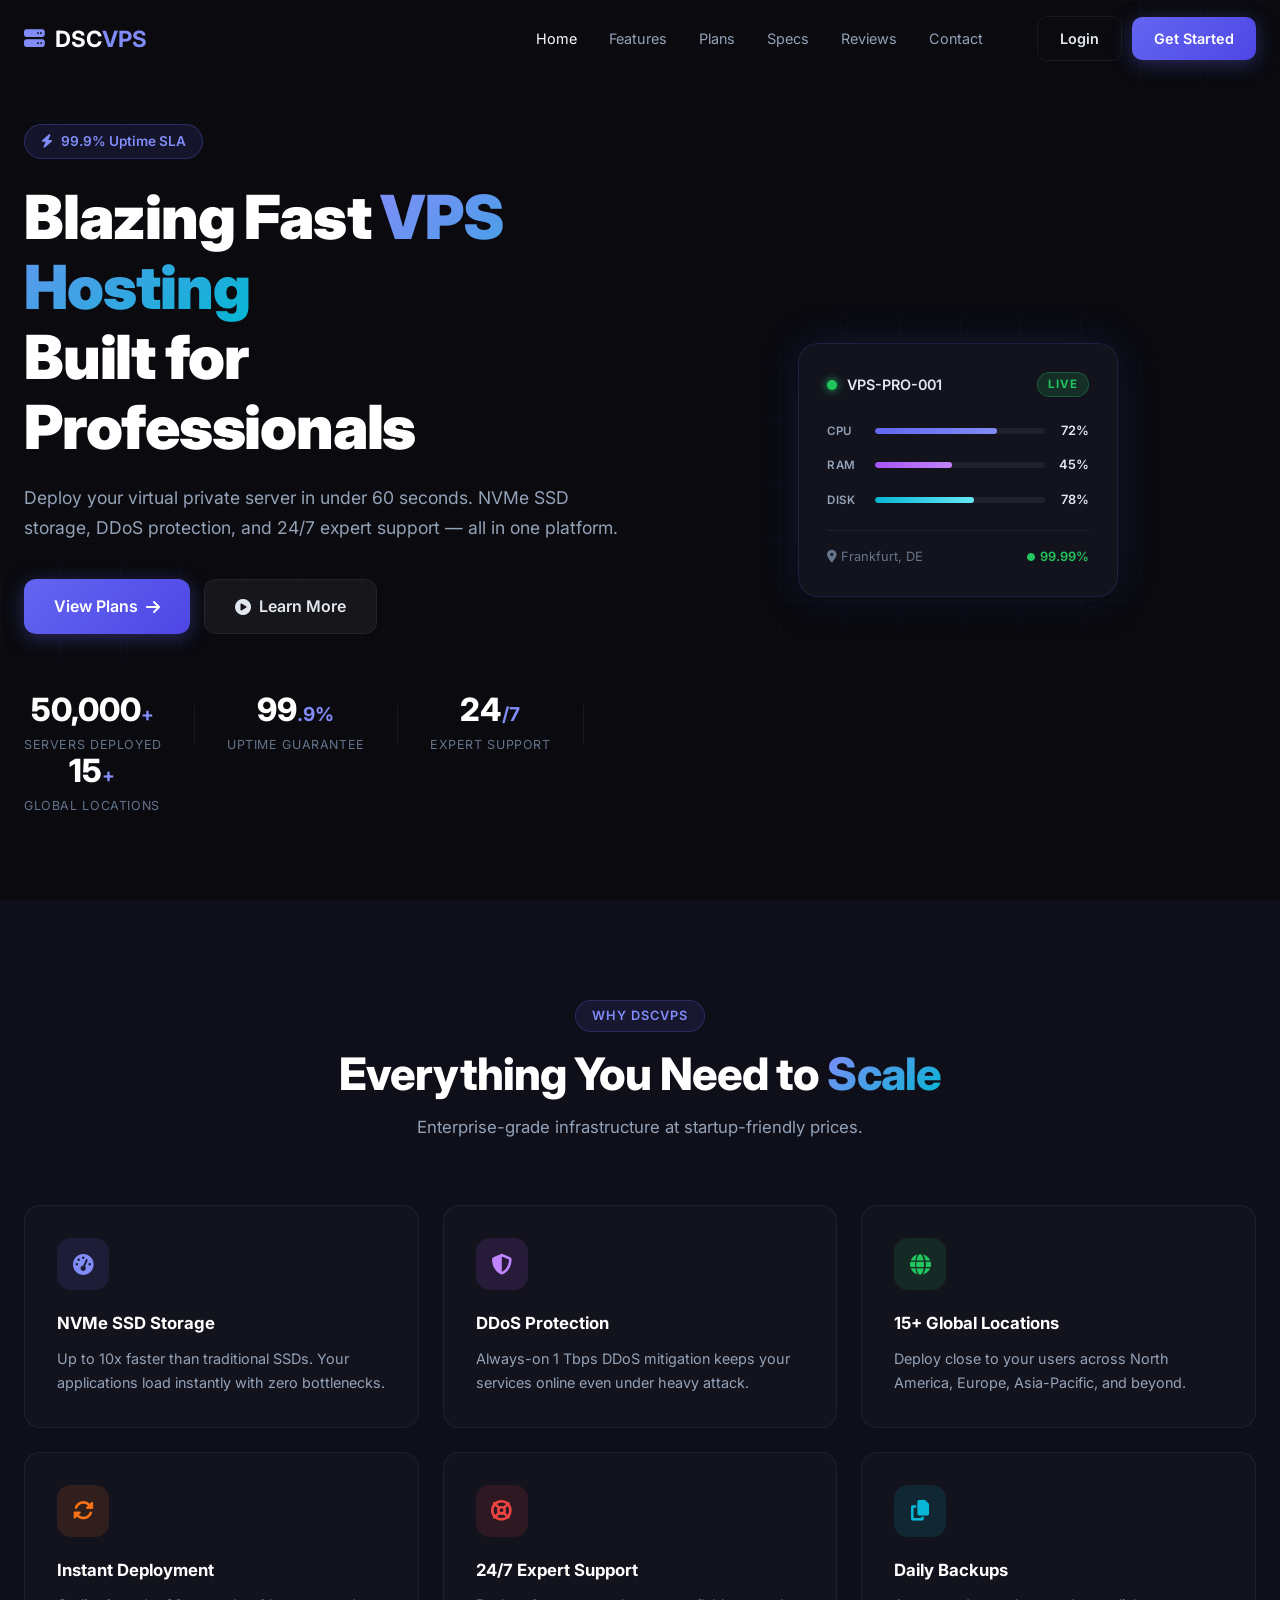
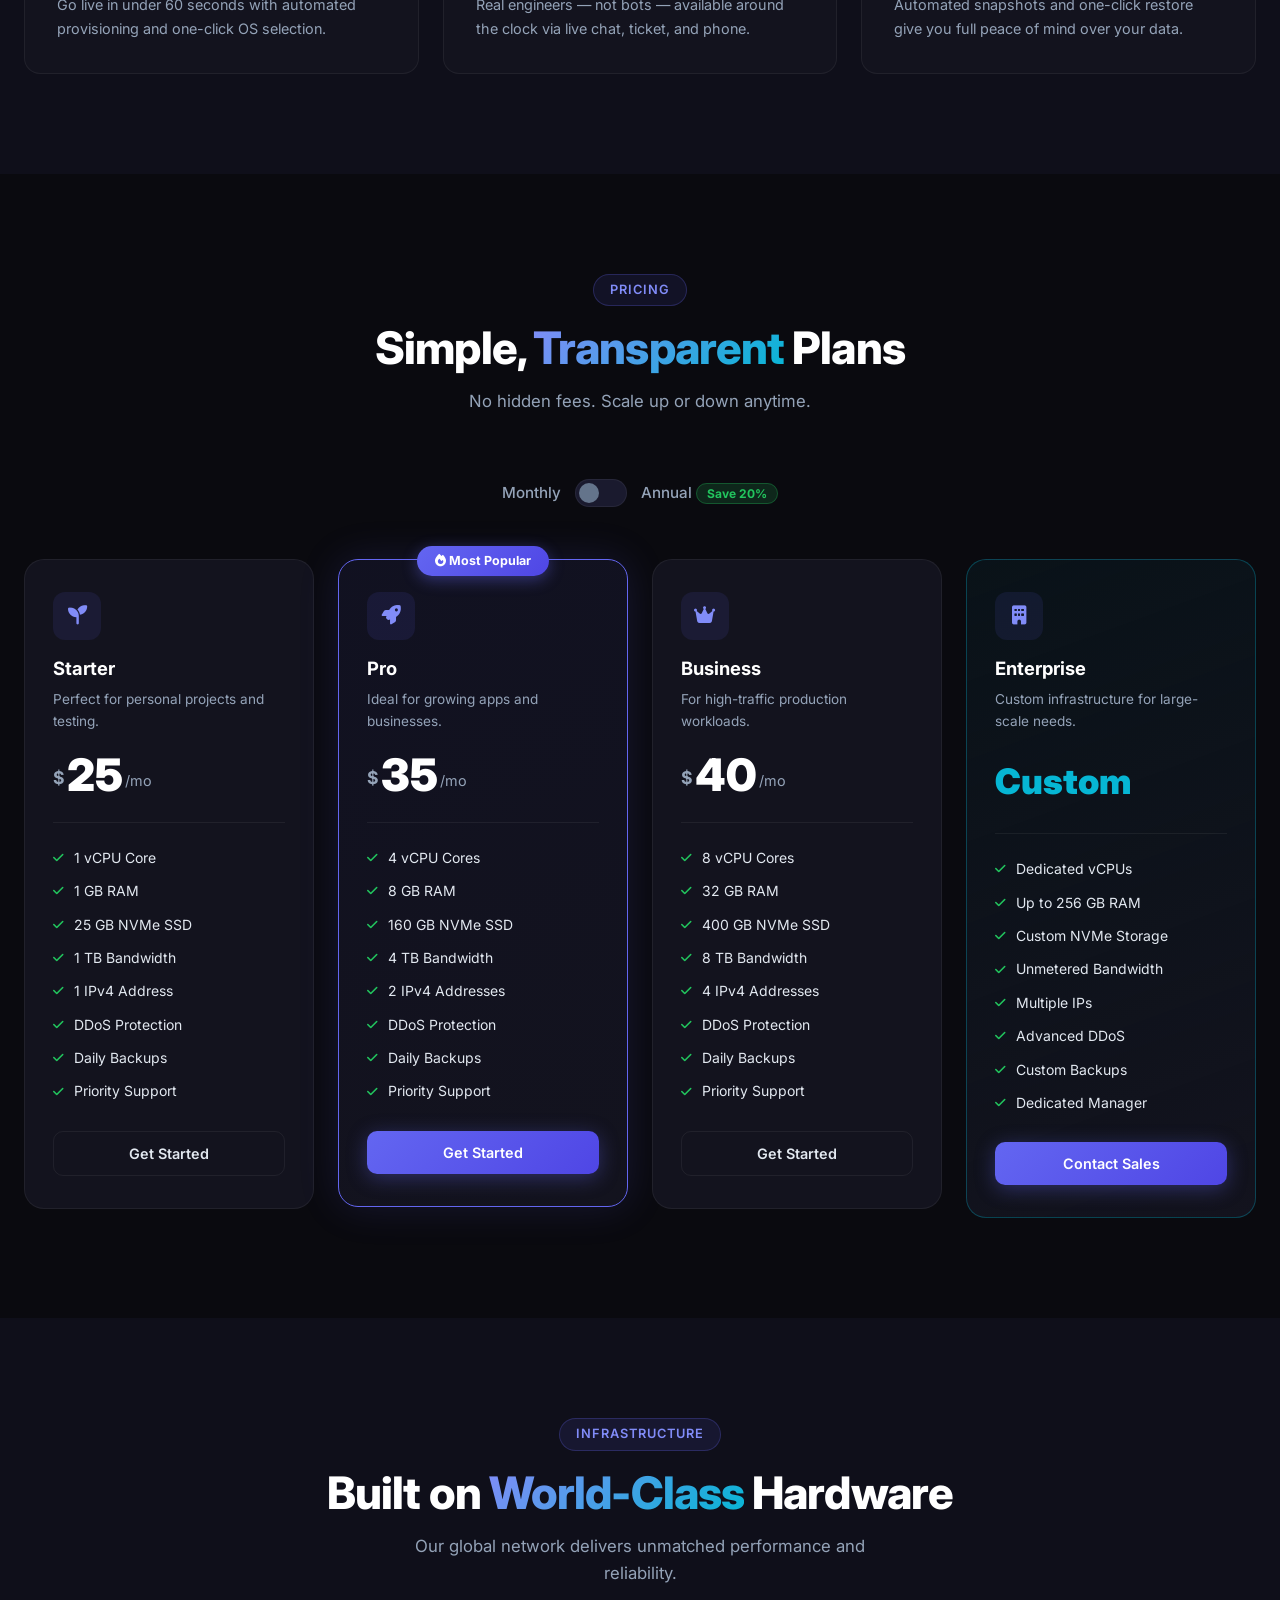
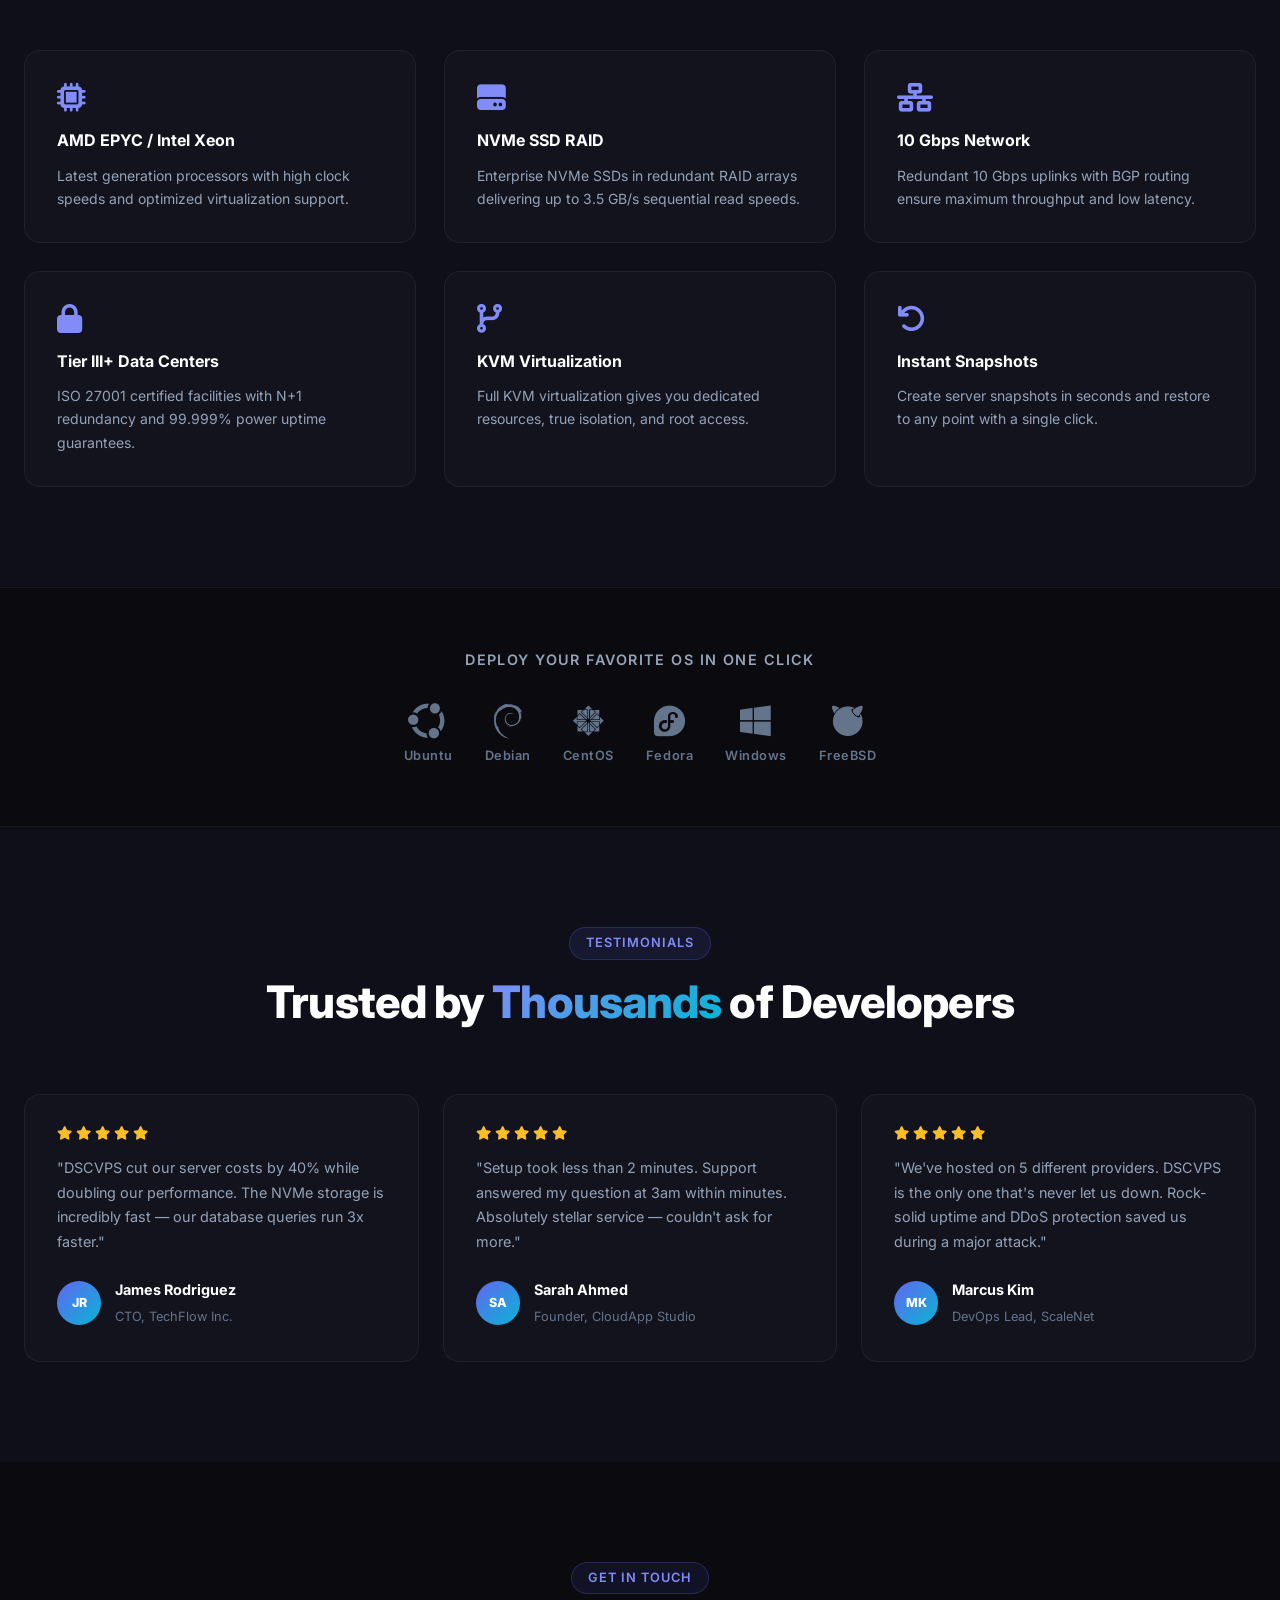
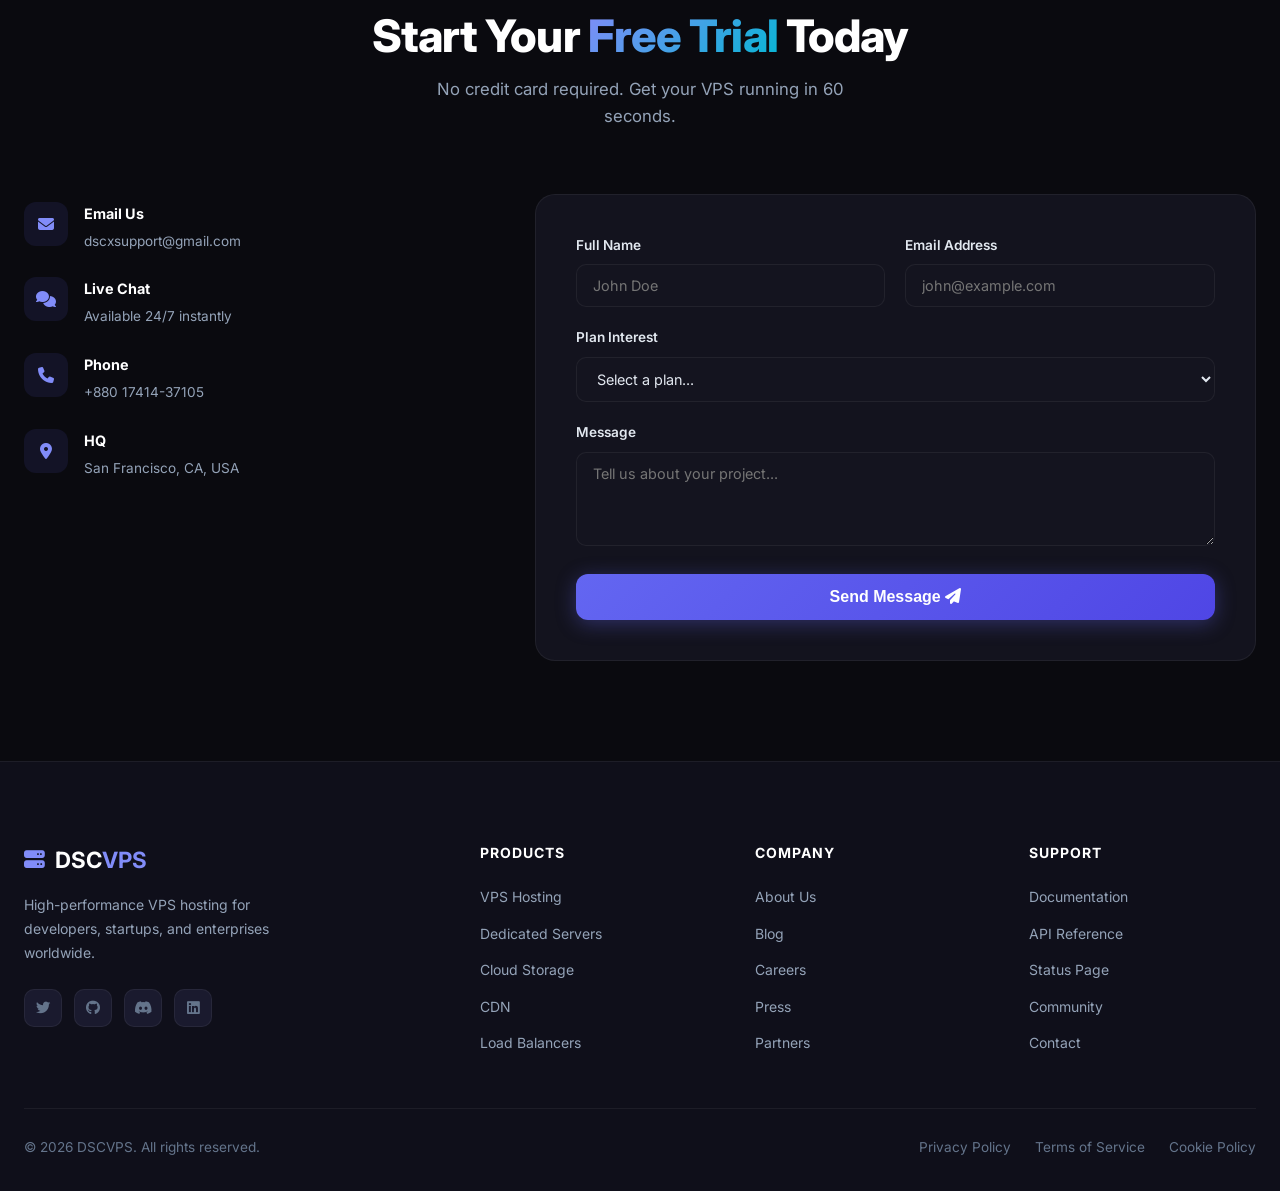
==== commit 0174da7b: "Add files via upload" ====
--- a/index.html
+++ b/index.html
@@ -80,7 +80,7 @@
           <div class="metric">
             <span>DISK</span>
             <div class="bar-wrap"><div class="bar disk" style="--w:58%"></div></div>
-            <span>58%</span>
+            <span>78%</span>
           </div>
         </div>
         <div class="server-footer">
@@ -160,7 +160,7 @@
           </div>
           <div class="plan-price">
             <span class="currency">$</span>
-            <span class="amount" data-monthly="5" data-annual="4">5</span>
+            <span class="amount" data-monthly="25" data-annual="20">25</span>
             <span class="period">/mo</span>
           </div>
           <ul class="plan-features">
@@ -170,8 +170,8 @@
             <li><i class="fas fa-check"></i> 1 TB Bandwidth</li>
             <li><i class="fas fa-check"></i> 1 IPv4 Address</li>
             <li><i class="fas fa-check"></i> DDoS Protection</li>
-            <li class="disabled"><i class="fas fa-times"></i> Daily Backups</li>
-            <li class="disabled"><i class="fas fa-times"></i> Priority Support</li>
+            <li><i class="fas fa-check"></i> Daily Backups</li>
+            <li><i class="fas fa-check"></i> Priority Support</li>
           </ul>
           <a href="#contact" class="btn btn-outline w-full">Get Started</a>
         </div>
@@ -185,7 +185,7 @@
           </div>
           <div class="plan-price">
             <span class="currency">$</span>
-            <span class="amount" data-monthly="20" data-annual="16">20</span>
+            <span class="amount" data-monthly="35" data-annual="28">35</span>
             <span class="period">/mo</span>
           </div>
           <ul class="plan-features">
@@ -196,7 +196,7 @@
             <li><i class="fas fa-check"></i> 2 IPv4 Addresses</li>
             <li><i class="fas fa-check"></i> DDoS Protection</li>
             <li><i class="fas fa-check"></i> Daily Backups</li>
-            <li class="disabled"><i class="fas fa-times"></i> Priority Support</li>
+            <li><i class="fas fa-check"></i> Priority Support</li>
           </ul>
           <a href="#contact" class="btn btn-primary w-full">Get Started</a>
         </div>
@@ -209,7 +209,7 @@
           </div>
           <div class="plan-price">
             <span class="currency">$</span>
-            <span class="amount" data-monthly="60" data-annual="48">60</span>
+            <span class="amount" data-monthly="40" data-annual="32">40</span>
             <span class="period">/mo</span>
           </div>
           <ul class="plan-features">
@@ -368,7 +368,7 @@
             <i class="fas fa-envelope"></i>
             <div>
               <strong>Email Us</strong>
-              <span>support@nexusvps.com</span>
+              <span>dscxsupport@gmail.com</span>
             </div>
           </div>
           <div class="contact-item">
@@ -382,7 +382,7 @@
             <i class="fas fa-phone"></i>
             <div>
               <strong>Phone</strong>
-              <span>+1 (800) 123-4567</span>
+              <span>+880 17414-37105</span>
             </div>
           </div>
           <div class="contact-item">
@@ -408,9 +408,9 @@
             <label>Plan Interest</label>
             <select>
               <option value="">Select a plan...</option>
-              <option>Starter - $5/mo</option>
-              <option>Pro - $20/mo</option>
-              <option>Business - $60/mo</option>
+              <option>USA VPS #1 - $5/mo</option>
+              <option>USA VPS #2 - $20/mo</option>
+              <option>USA VPS #3 - $60/mo</option>
               <option>Enterprise - Custom</option>
             </select>
           </div>
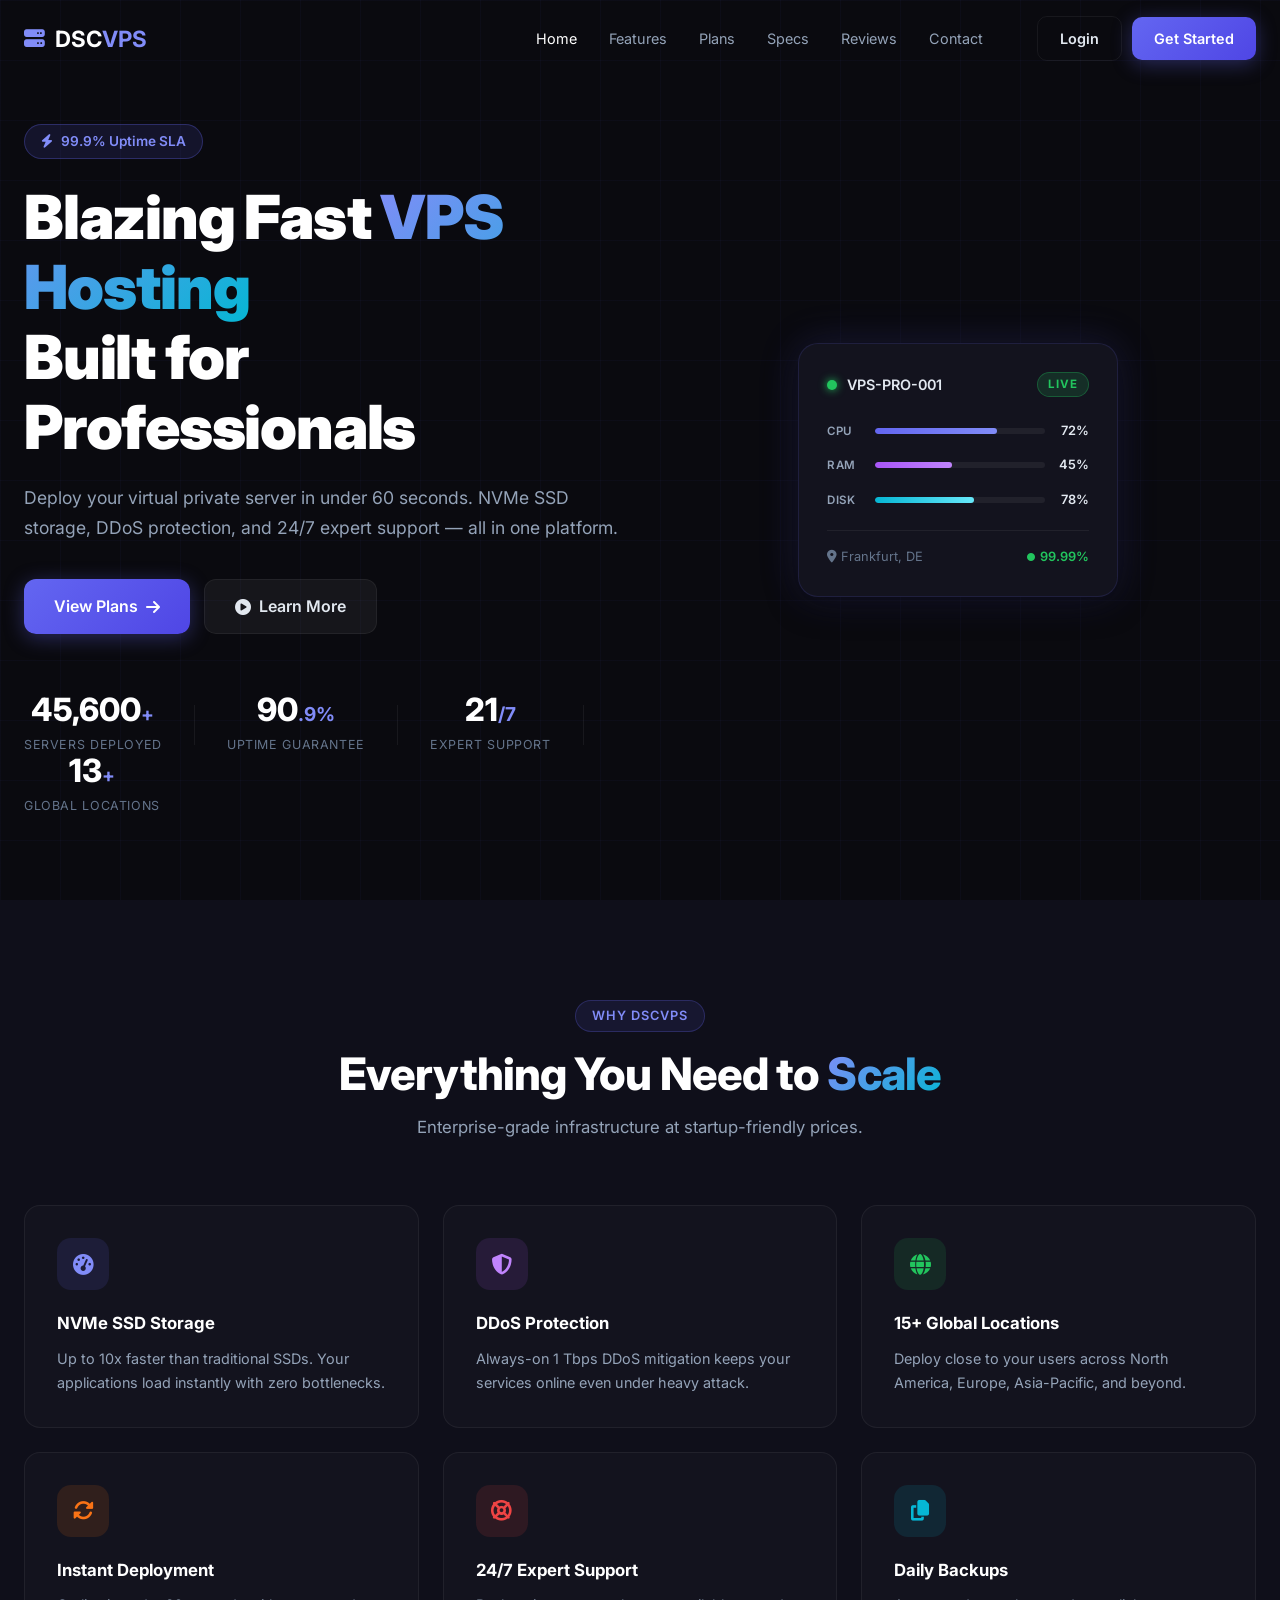
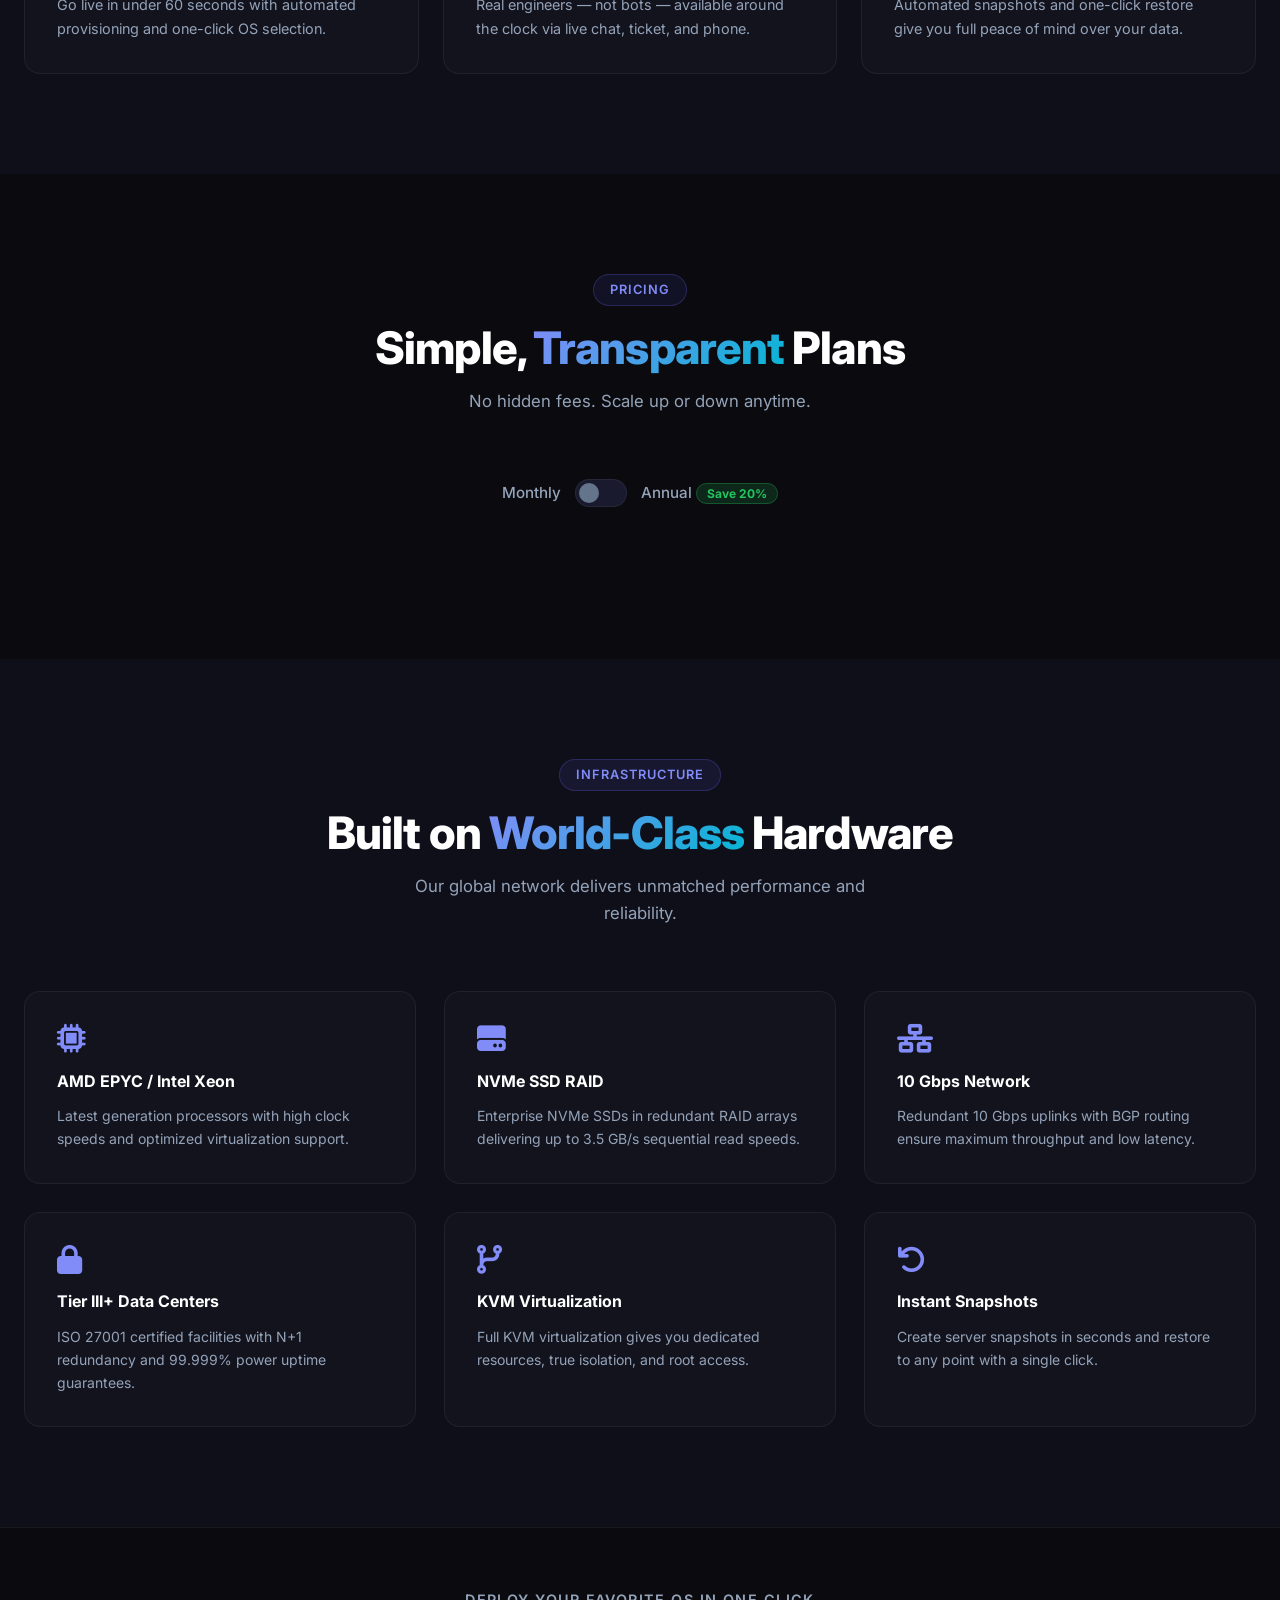
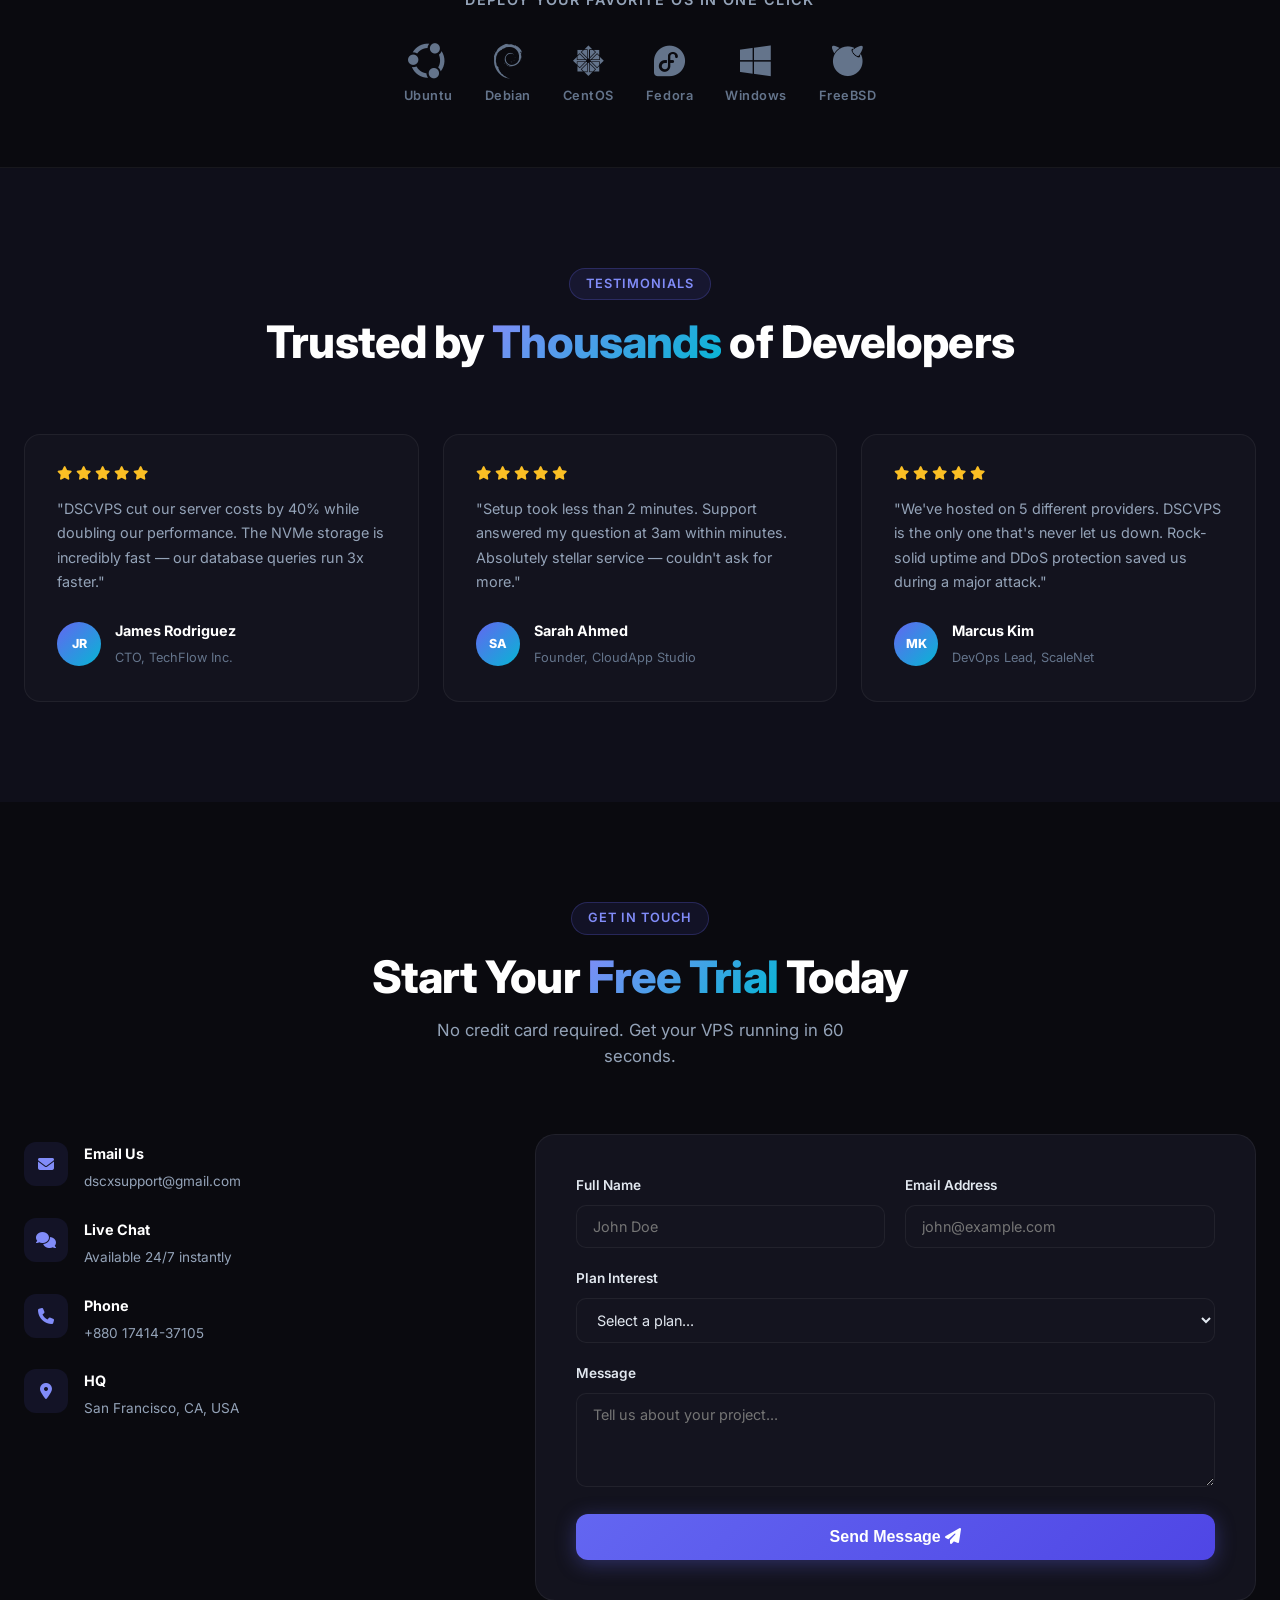
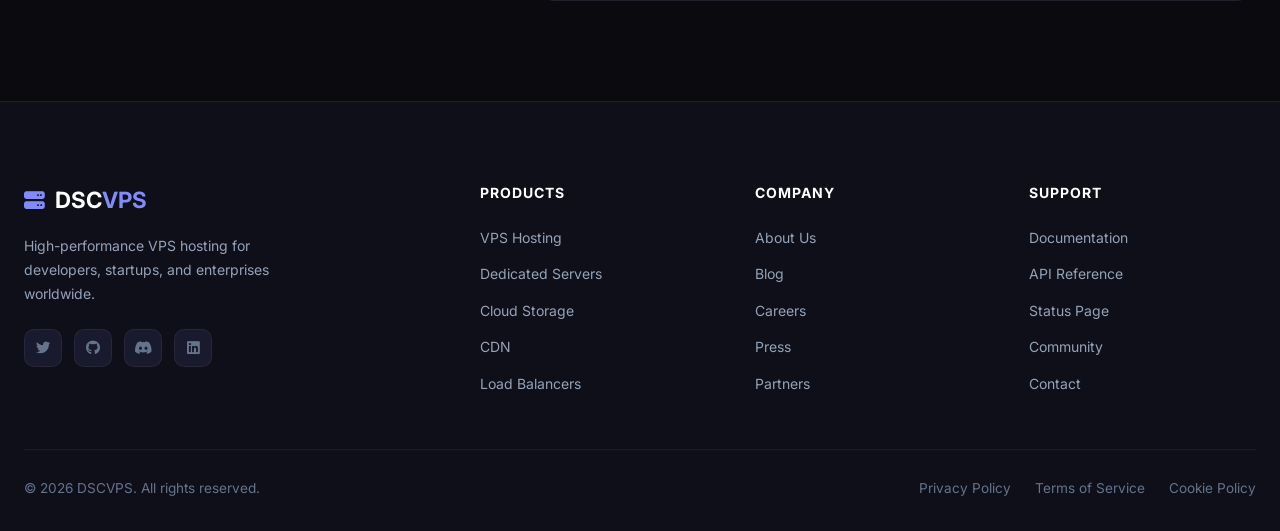
==== commit 92d65c09: "Add files via upload" ====
--- a/index.html
+++ b/index.html
@@ -150,104 +150,7 @@
         </label>
         <span>Annual <span class="save-badge">Save 20%</span></span>
       </div>
-      <div class="plans-grid">
-
-        <div class="plan-card" data-aos>
-          <div class="plan-header">
-            <div class="plan-icon"><i class="fas fa-seedling"></i></div>
-            <h3>Starter</h3>
-            <p>Perfect for personal projects and testing.</p>
-          </div>
-          <div class="plan-price">
-            <span class="currency">$</span>
-            <span class="amount" data-monthly="25" data-annual="20">25</span>
-            <span class="period">/mo</span>
-          </div>
-          <ul class="plan-features">
-            <li><i class="fas fa-check"></i> 1 vCPU Core</li>
-            <li><i class="fas fa-check"></i> 1 GB RAM</li>
-            <li><i class="fas fa-check"></i> 25 GB NVMe SSD</li>
-            <li><i class="fas fa-check"></i> 1 TB Bandwidth</li>
-            <li><i class="fas fa-check"></i> 1 IPv4 Address</li>
-            <li><i class="fas fa-check"></i> DDoS Protection</li>
-            <li><i class="fas fa-check"></i> Daily Backups</li>
-            <li><i class="fas fa-check"></i> Priority Support</li>
-          </ul>
-          <a href="#contact" class="btn btn-outline w-full">Get Started</a>
-        </div>
-
-        <div class="plan-card popular" data-aos>
-          <div class="popular-badge"><i class="fas fa-fire"></i> Most Popular</div>
-          <div class="plan-header">
-            <div class="plan-icon"><i class="fas fa-rocket"></i></div>
-            <h3>Pro</h3>
-            <p>Ideal for growing apps and businesses.</p>
-          </div>
-          <div class="plan-price">
-            <span class="currency">$</span>
-            <span class="amount" data-monthly="35" data-annual="28">35</span>
-            <span class="period">/mo</span>
-          </div>
-          <ul class="plan-features">
-            <li><i class="fas fa-check"></i> 4 vCPU Cores</li>
-            <li><i class="fas fa-check"></i> 8 GB RAM</li>
-            <li><i class="fas fa-check"></i> 160 GB NVMe SSD</li>
-            <li><i class="fas fa-check"></i> 4 TB Bandwidth</li>
-            <li><i class="fas fa-check"></i> 2 IPv4 Addresses</li>
-            <li><i class="fas fa-check"></i> DDoS Protection</li>
-            <li><i class="fas fa-check"></i> Daily Backups</li>
-            <li><i class="fas fa-check"></i> Priority Support</li>
-          </ul>
-          <a href="#contact" class="btn btn-primary w-full">Get Started</a>
-        </div>
-
-        <div class="plan-card" data-aos>
-          <div class="plan-header">
-            <div class="plan-icon"><i class="fas fa-crown"></i></div>
-            <h3>Business</h3>
-            <p>For high-traffic production workloads.</p>
-          </div>
-          <div class="plan-price">
-            <span class="currency">$</span>
-            <span class="amount" data-monthly="40" data-annual="32">40</span>
-            <span class="period">/mo</span>
-          </div>
-          <ul class="plan-features">
-            <li><i class="fas fa-check"></i> 8 vCPU Cores</li>
-            <li><i class="fas fa-check"></i> 32 GB RAM</li>
-            <li><i class="fas fa-check"></i> 400 GB NVMe SSD</li>
-            <li><i class="fas fa-check"></i> 8 TB Bandwidth</li>
-            <li><i class="fas fa-check"></i> 4 IPv4 Addresses</li>
-            <li><i class="fas fa-check"></i> DDoS Protection</li>
-            <li><i class="fas fa-check"></i> Daily Backups</li>
-            <li><i class="fas fa-check"></i> Priority Support</li>
-          </ul>
-          <a href="#contact" class="btn btn-outline w-full">Get Started</a>
-        </div>
-
-        <div class="plan-card enterprise" data-aos>
-          <div class="plan-header">
-            <div class="plan-icon"><i class="fas fa-building"></i></div>
-            <h3>Enterprise</h3>
-            <p>Custom infrastructure for large-scale needs.</p>
-          </div>
-          <div class="plan-price enterprise-price">
-            <span>Custom</span>
-          </div>
-          <ul class="plan-features">
-            <li><i class="fas fa-check"></i> Dedicated vCPUs</li>
-            <li><i class="fas fa-check"></i> Up to 256 GB RAM</li>
-            <li><i class="fas fa-check"></i> Custom NVMe Storage</li>
-            <li><i class="fas fa-check"></i> Unmetered Bandwidth</li>
-            <li><i class="fas fa-check"></i> Multiple IPs</li>
-            <li><i class="fas fa-check"></i> Advanced DDoS</li>
-            <li><i class="fas fa-check"></i> Custom Backups</li>
-            <li><i class="fas fa-check"></i> Dedicated Manager</li>
-          </ul>
-          <a href="#contact" class="btn btn-primary w-full">Contact Sales</a>
-        </div>
-
-      </div>
+      <div class="plans-grid" id="plansGrid"></div>
     </div>
   </section>
 
